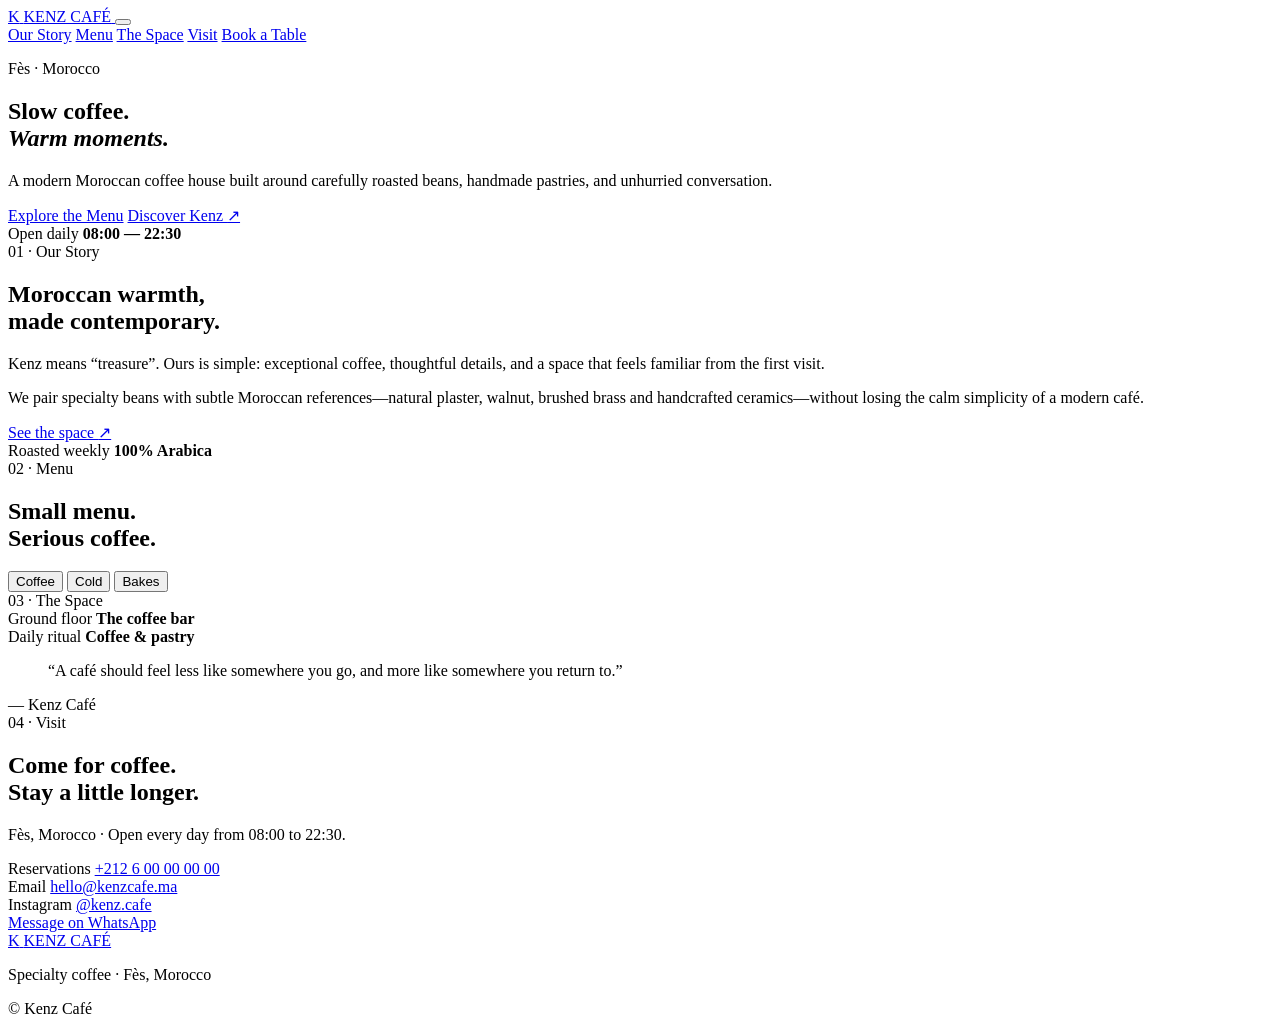
==== index.html @ 4b539c03 "Add Kenz Café HTML structure" ====
<!DOCTYPE html>
<html lang="en">
<head>
  <meta charset="UTF-8" />
  <meta name="viewport" content="width=device-width, initial-scale=1.0" />
  <meta name="description" content="Kenz Café — a modern Moroccan specialty coffee house. Handmade coffee, warm interiors, and slow moments." />
  <title>Kenz Café — Specialty Coffee House</title>
  <link rel="preconnect" href="https://fonts.googleapis.com">
  <link rel="preconnect" href="https://fonts.gstatic.com" crossorigin>
  <link href="https://fonts.googleapis.com/css2?family=DM+Sans:wght@400;500;600&family=Playfair+Display:ital,wght@0,600;1,500&display=swap" rel="stylesheet">
  <link rel="stylesheet" href="styles.css" />
</head>
<body>
  <header class="site-header" id="siteHeader">
    <a class="brand" href="#home" aria-label="Kenz Café home">
      <span class="brand-mark">K</span>
      <span class="brand-name">KENZ CAFÉ</span>
    </a>

    <button class="menu-toggle" id="menuToggle" aria-expanded="false" aria-controls="mainNav" aria-label="Open navigation">
      <span></span><span></span>
    </button>

    <nav class="main-nav" id="mainNav" aria-label="Main navigation">
      <a href="#story">Our Story</a>
      <a href="#menu">Menu</a>
      <a href="#space">The Space</a>
      <a href="#contact">Visit</a>
      <a class="nav-cta" href="#contact">Book a Table</a>
    </nav>
  </header>

  <main>
    <section class="hero" id="home">
      <div class="hero-media" role="img" aria-label="Fresh specialty coffee"></div>
      <div class="hero-overlay"></div>

      <div class="hero-content">
        <p class="eyebrow">Fès · Morocco</p>
        <h1>Slow coffee.<br><em>Warm moments.</em></h1>
        <p class="hero-copy">
          A modern Moroccan coffee house built around carefully roasted beans,
          handmade pastries, and unhurried conversation.
        </p>
        <div class="hero-actions">
          <a class="btn btn-light" href="#menu">Explore the Menu</a>
          <a class="text-link light" href="#story">Discover Kenz <span>↗</span></a>
        </div>
      </div>

      <div class="hero-note">
        <span>Open daily</span>
        <strong>08:00 — 22:30</strong>
      </div>
    </section>

    <section class="story section" id="story">
      <div class="section-kicker">01 · Our Story</div>
      <div class="story-grid">
        <div>
          <h2>Moroccan warmth,<br>made contemporary.</h2>
        </div>
        <div class="story-copy">
          <p>
            Kenz means “treasure”. Ours is simple: exceptional coffee,
            thoughtful details, and a space that feels familiar from the first visit.
          </p>
          <p>
            We pair specialty beans with subtle Moroccan references—natural plaster,
            walnut, brushed brass and handcrafted ceramics—without losing the calm
            simplicity of a modern café.
          </p>
          <a class="text-link" href="#space">See the space <span>↗</span></a>
        </div>
      </div>
    </section>

    <section class="feature-image" aria-label="Kenz Café atmosphere">
      <div class="feature-badge">
        <span>Roasted weekly</span>
        <strong>100% Arabica</strong>
      </div>
    </section>

    <section class="menu-section section" id="menu">
      <div class="menu-heading">
        <div>
          <div class="section-kicker">02 · Menu</div>
          <h2>Small menu.<br>Serious coffee.</h2>
        </div>
        <div class="menu-tabs" role="tablist" aria-label="Menu categories">
          <button class="tab active" data-category="coffee" role="tab" aria-selected="true">Coffee</button>
          <button class="tab" data-category="cold" role="tab" aria-selected="false">Cold</button>
          <button class="tab" data-category="bakes" role="tab" aria-selected="false">Bakes</button>
        </div>
      </div>

      <div class="menu-list" id="menuList" aria-live="polite"></div>
    </section>

    <section class="space section" id="space">
      <div class="section-kicker">03 · The Space</div>
      <div class="space-grid">
        <article class="space-card space-card-large">
          <div class="space-image space-image-one" role="img" aria-label="Warm café interior"></div>
          <div class="space-caption">
            <span>Ground floor</span>
            <strong>The coffee bar</strong>
          </div>
        </article>

        <article class="space-card">
          <div class="space-image space-image-two" role="img" aria-label="Coffee and pastry on a table"></div>
          <div class="space-caption">
            <span>Daily ritual</span>
            <strong>Coffee & pastry</strong>
          </div>
        </article>
      </div>
    </section>

    <section class="quote-section section">
      <blockquote>
        “A café should feel less like somewhere you go,
        and more like somewhere you return to.”
      </blockquote>
      <span>— Kenz Café</span>
    </section>

    <section class="contact section" id="contact">
      <div class="contact-copy">
        <div class="section-kicker">04 · Visit</div>
        <h2>Come for coffee.<br>Stay a little longer.</h2>
        <p>Fès, Morocco · Open every day from 08:00 to 22:30.</p>
      </div>

      <div class="contact-card">
        <div class="contact-row">
          <span>Reservations</span>
          <a href="tel:+212600000000">+212 6 00 00 00 00</a>
        </div>
        <div class="contact-row">
          <span>Email</span>
          <a href="mailto:hello@kenzcafe.ma">hello@kenzcafe.ma</a>
        </div>
        <div class="contact-row">
          <span>Instagram</span>
          <a href="#" aria-label="Kenz Café Instagram">@kenz.cafe</a>
        </div>
        <a class="btn btn-dark" href="https://wa.me/212600000000" target="_blank" rel="noopener noreferrer">Message on WhatsApp</a>
      </div>
    </section>
  </main>

  <footer>
    <a class="brand footer-brand" href="#home">
      <span class="brand-mark">K</span>
      <span class="brand-name">KENZ CAFÉ</span>
    </a>
    <p>Specialty coffee · Fès, Morocco</p>
    <p>© <span id="year"></span> Kenz Café</p>
  </footer>

  <script src="script.js"></script>
</body>
</html>
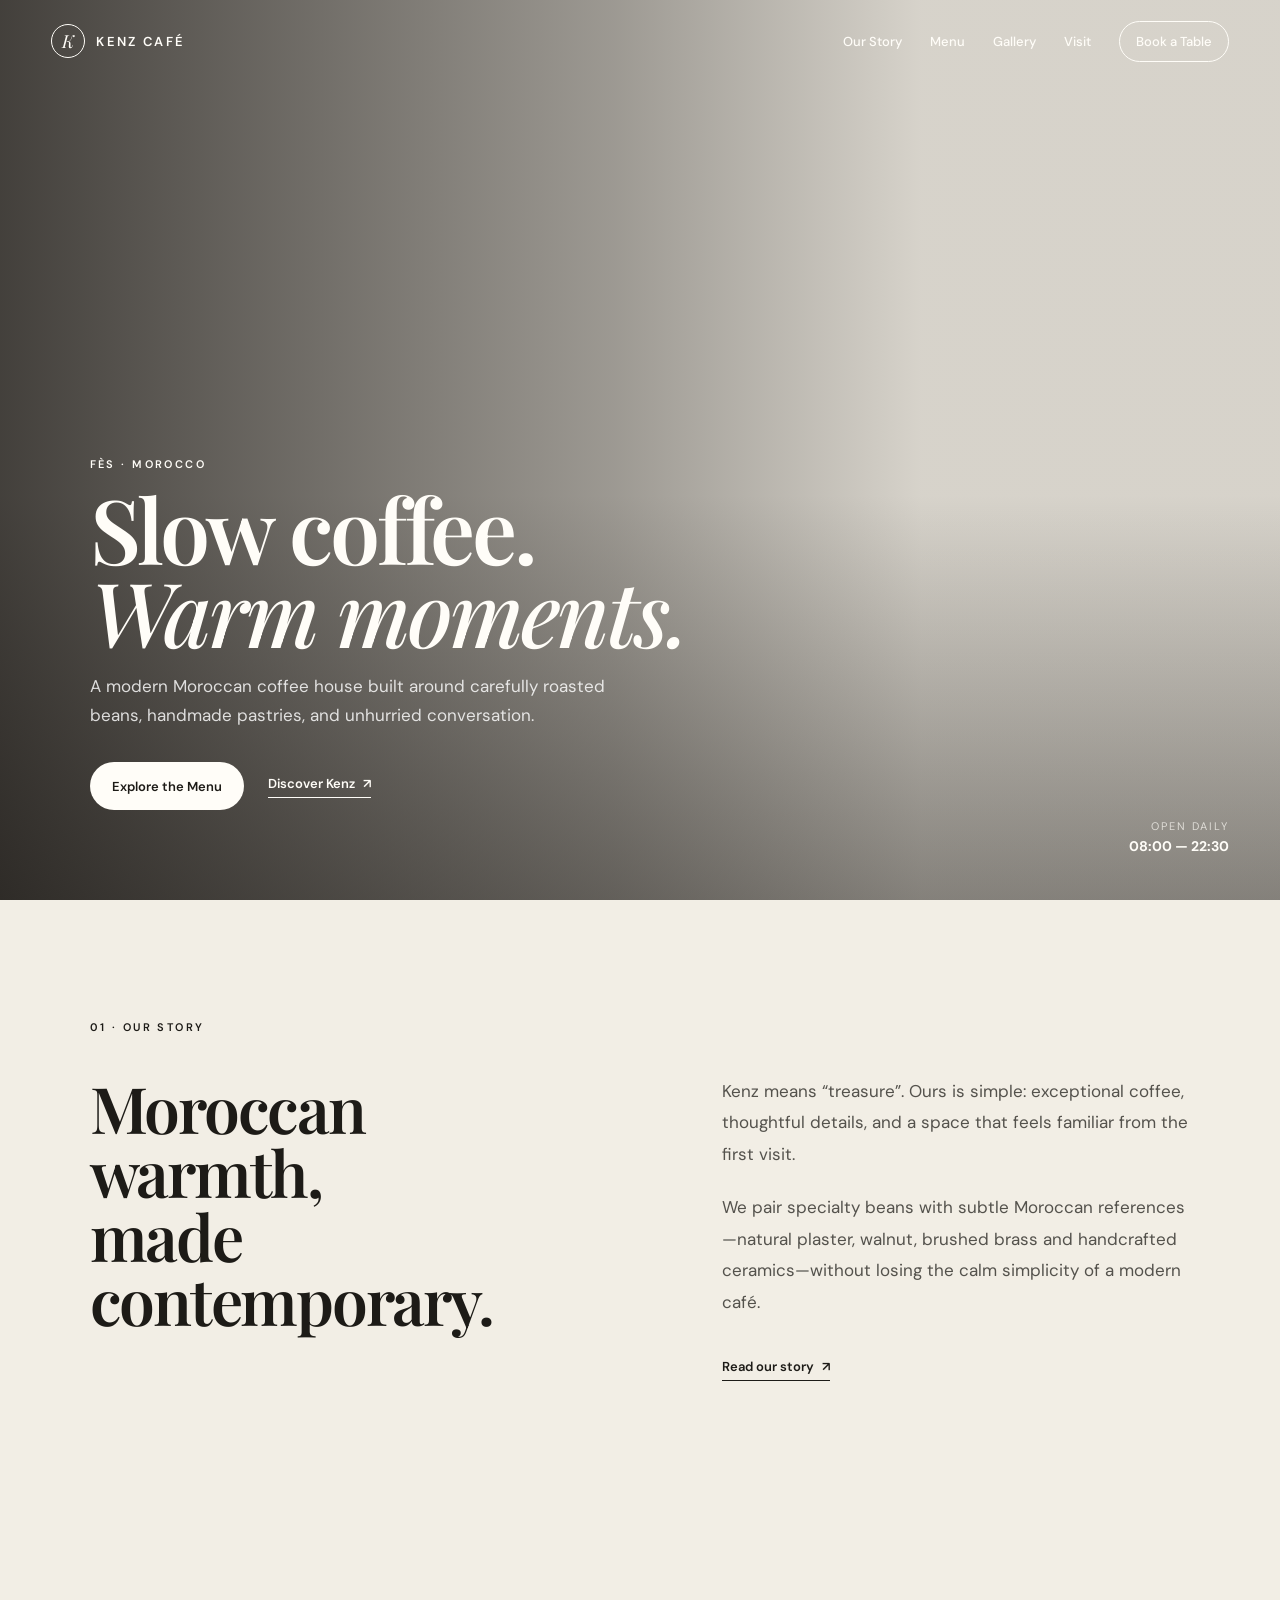
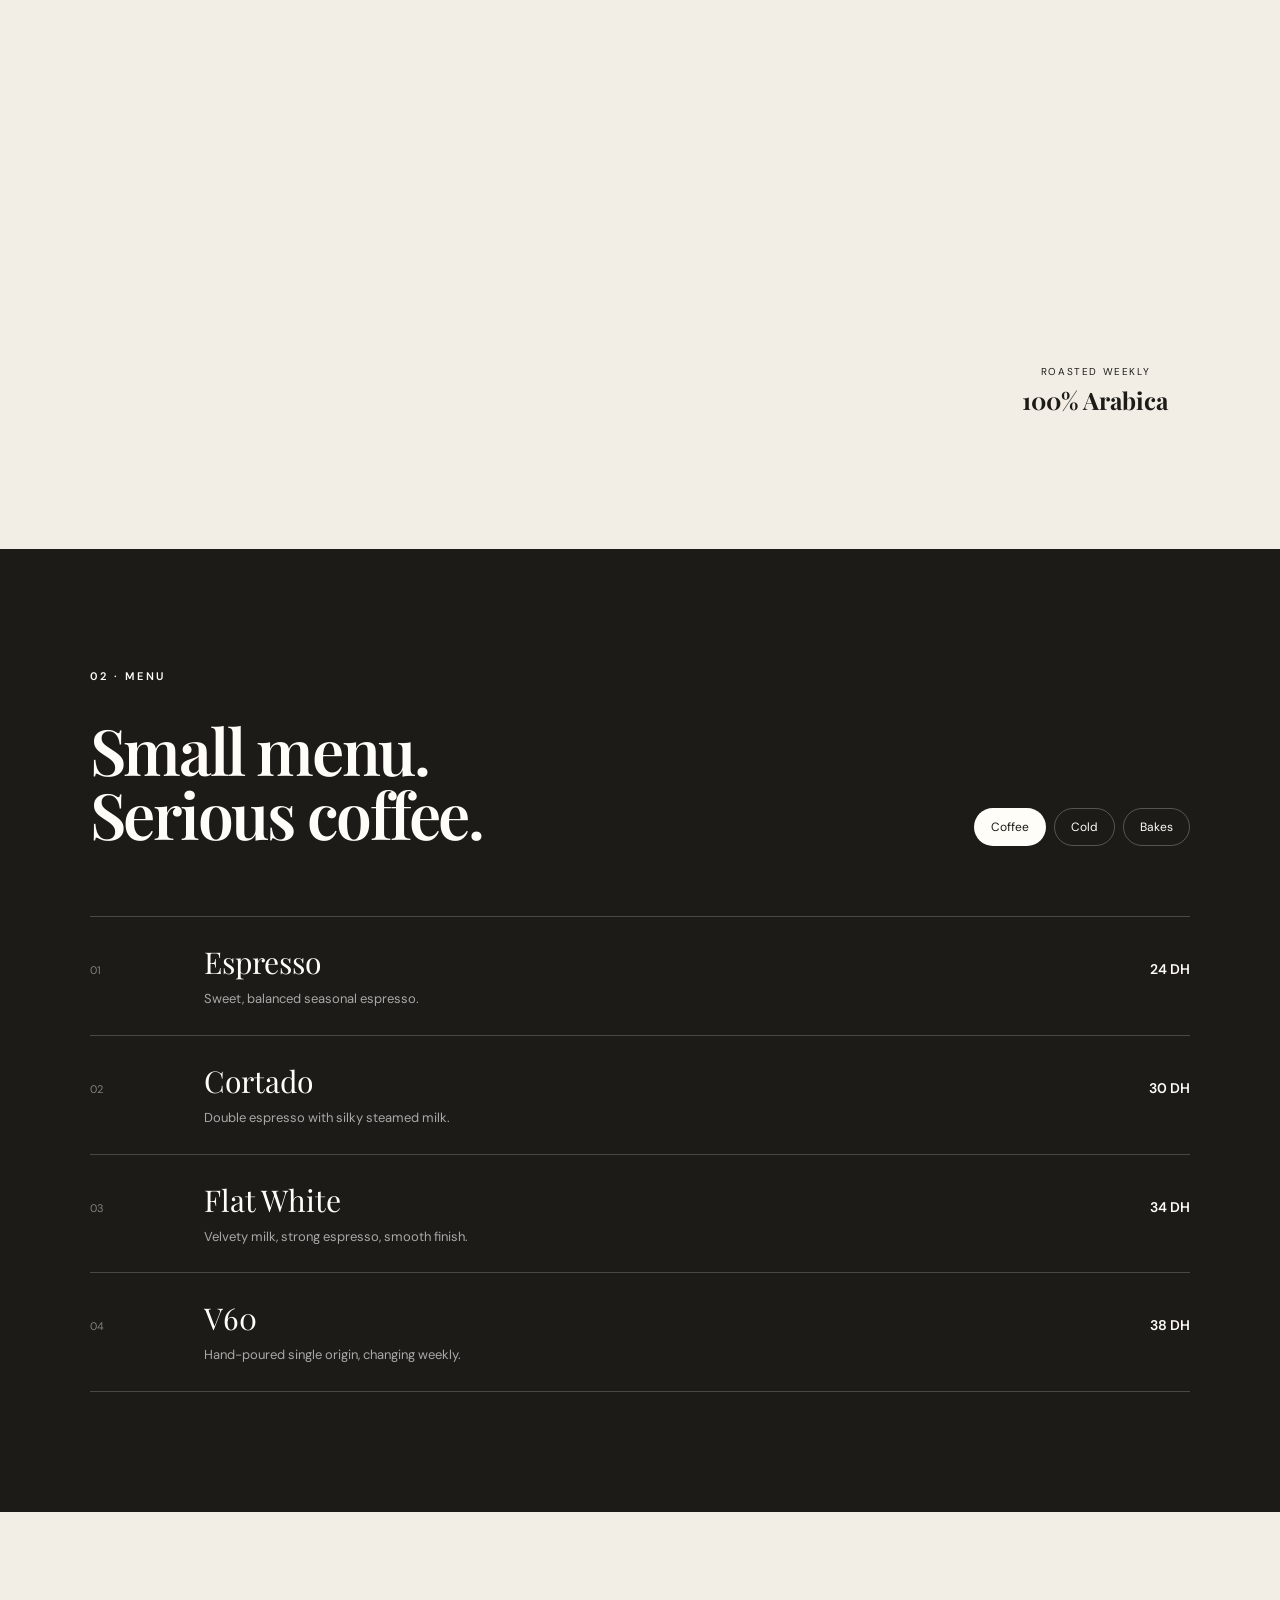
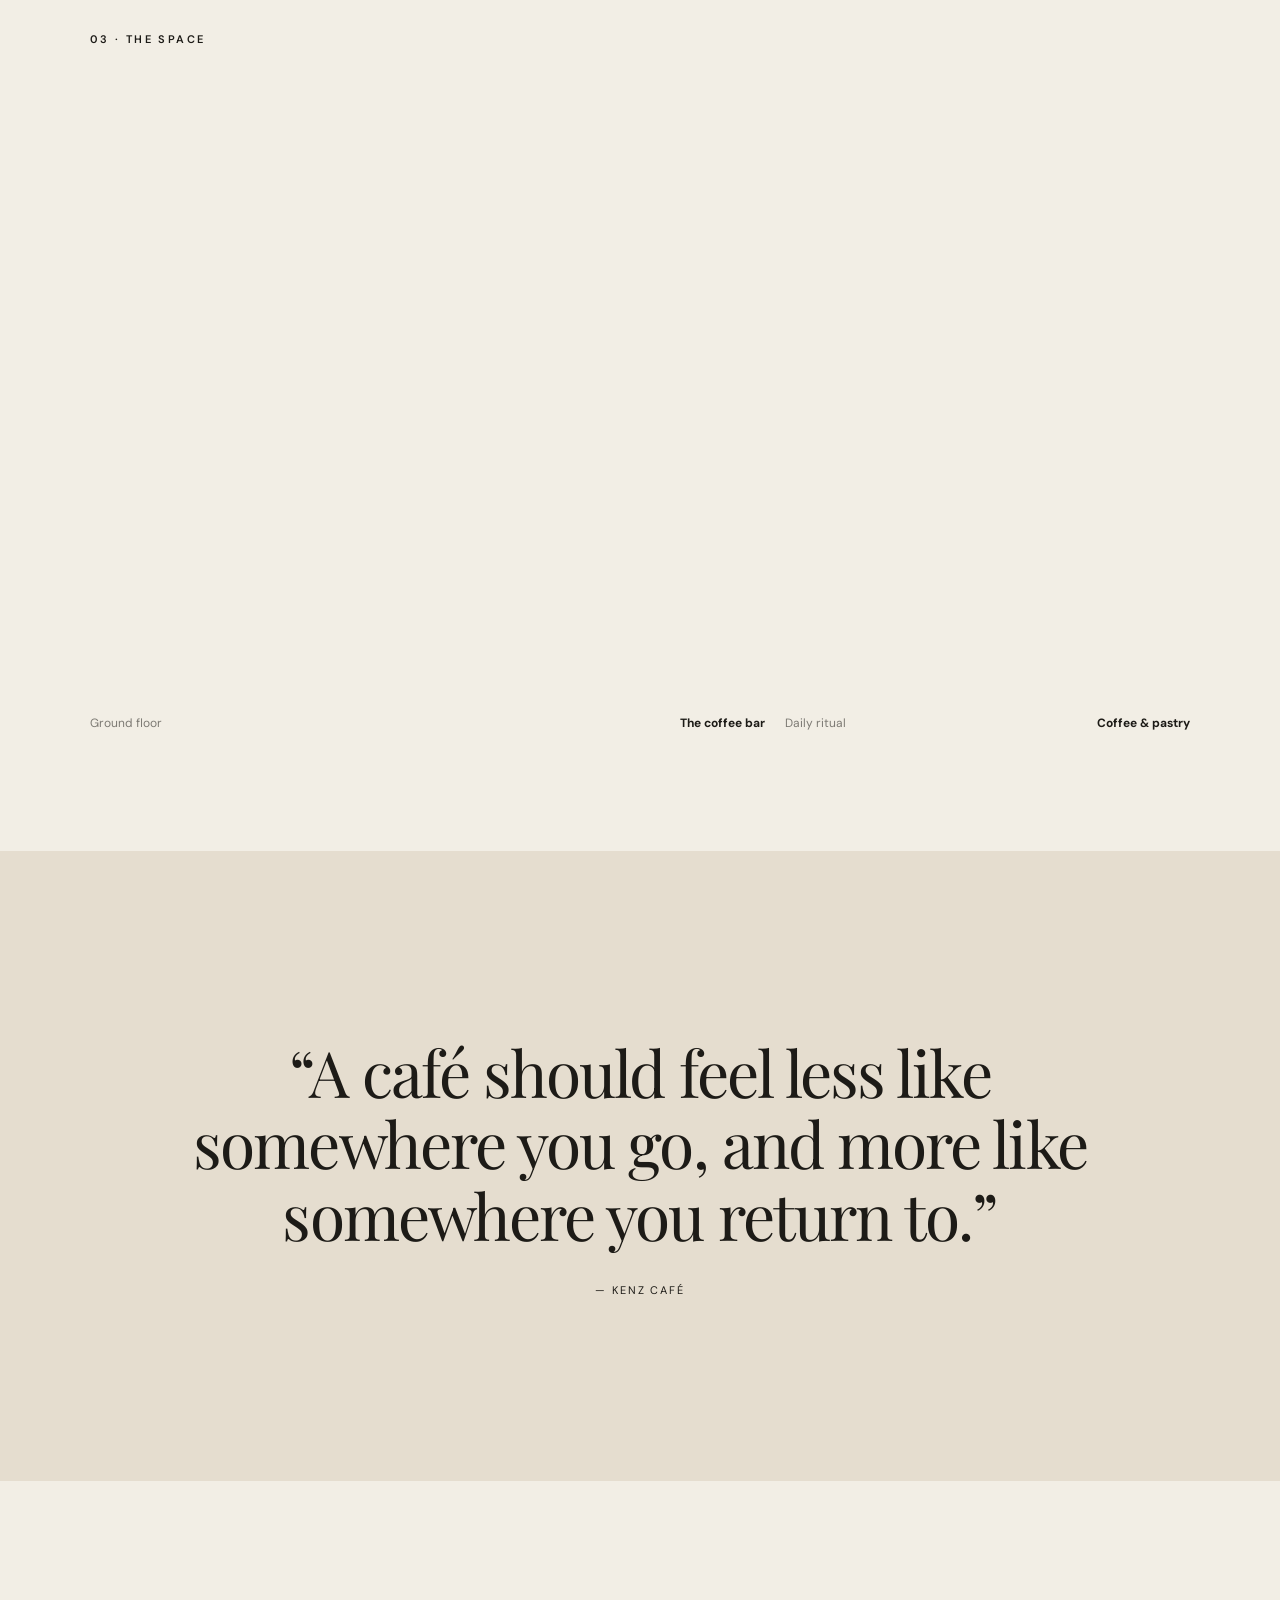
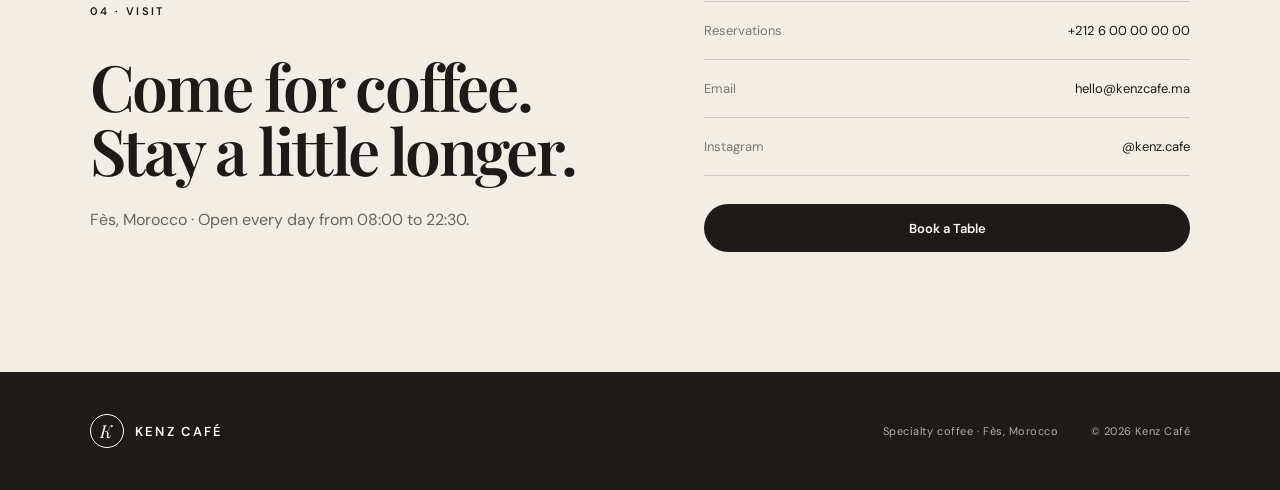
==== commit 74295da0: "Connect homepage navigation to the new multi-page site" ====
--- a/index.html
+++ b/index.html
@@ -12,7 +12,7 @@
 </head>
 <body>
   <header class="site-header" id="siteHeader">
-    <a class="brand" href="#home" aria-label="Kenz Café home">
+    <a class="brand" href="index.html" aria-label="Kenz Café home">
       <span class="brand-mark">K</span>
       <span class="brand-name">KENZ CAFÉ</span>
     </a>
@@ -22,11 +22,11 @@
     </button>
 
     <nav class="main-nav" id="mainNav" aria-label="Main navigation">
-      <a href="#story">Our Story</a>
-      <a href="#menu">Menu</a>
-      <a href="#space">The Space</a>
-      <a href="#contact">Visit</a>
-      <a class="nav-cta" href="#contact">Book a Table</a>
+      <a href="about.html">Our Story</a>
+      <a href="menu.html">Menu</a>
+      <a href="gallery.html">Gallery</a>
+      <a href="contact.html">Visit</a>
+      <a class="nav-cta" href="contact.html#booking">Book a Table</a>
     </nav>
   </header>
 
@@ -43,8 +43,8 @@
           handmade pastries, and unhurried conversation.
         </p>
         <div class="hero-actions">
-          <a class="btn btn-light" href="#menu">Explore the Menu</a>
-          <a class="text-link light" href="#story">Discover Kenz <span>↗</span></a>
+          <a class="btn btn-light" href="menu.html">Explore the Menu</a>
+          <a class="text-link light" href="about.html">Discover Kenz <span>↗</span></a>
         </div>
       </div>
 
@@ -70,7 +70,7 @@
             walnut, brushed brass and handcrafted ceramics—without losing the calm
             simplicity of a modern café.
           </p>
-          <a class="text-link" href="#space">See the space <span>↗</span></a>
+          <a class="text-link" href="about.html">Read our story <span>↗</span></a>
         </div>
       </div>
     </section>
@@ -147,13 +147,13 @@
           <span>Instagram</span>
           <a href="#" aria-label="Kenz Café Instagram">@kenz.cafe</a>
         </div>
-        <a class="btn btn-dark" href="https://wa.me/212600000000" target="_blank" rel="noopener noreferrer">Message on WhatsApp</a>
+        <a class="btn btn-dark" href="contact.html#booking">Book a Table</a>
       </div>
     </section>
   </main>
 
   <footer>
-    <a class="brand footer-brand" href="#home">
+    <a class="brand footer-brand" href="index.html">
       <span class="brand-mark">K</span>
       <span class="brand-name">KENZ CAFÉ</span>
     </a>
--- a/styles.css
+++ b/styles.css
@@ -0,0 +1,697 @@
+:root {
+  --ink: #1d1b17;
+  --paper: #f2eee5;
+  --paper-2: #e5ddcf;
+  --sand: #c6a77a;
+  --brown: #6e4e35;
+  --olive: #5d6650;
+  --white: #fffdf8;
+  --line: rgba(29, 27, 23, 0.18);
+  --serif: "Playfair Display", Georgia, serif;
+  --sans: "DM Sans", Arial, sans-serif;
+}
+
+* {
+  box-sizing: border-box;
+}
+
+html {
+  scroll-behavior: smooth;
+}
+
+body {
+  margin: 0;
+  color: var(--ink);
+  background: var(--paper);
+  font-family: var(--sans);
+}
+
+img {
+  max-width: 100%;
+}
+
+a {
+  color: inherit;
+}
+
+button,
+a {
+  -webkit-tap-highlight-color: transparent;
+}
+
+.site-header {
+  position: fixed;
+  z-index: 30;
+  top: 0;
+  left: 0;
+  width: 100%;
+  min-height: 82px;
+  padding: 0 4vw;
+  display: flex;
+  align-items: center;
+  justify-content: space-between;
+  color: var(--white);
+  transition: background .35s ease, color .35s ease, min-height .35s ease, box-shadow .35s ease;
+}
+
+.site-header.scrolled {
+  color: var(--ink);
+  background: rgba(242, 238, 229, .93);
+  backdrop-filter: blur(14px);
+  min-height: 68px;
+  box-shadow: 0 1px 0 var(--line);
+}
+
+.brand {
+  display: inline-flex;
+  align-items: center;
+  gap: 11px;
+  text-decoration: none;
+}
+
+.brand-mark {
+  width: 34px;
+  height: 34px;
+  border: 1px solid currentColor;
+  border-radius: 50%;
+  display: grid;
+  place-items: center;
+  font-family: var(--serif);
+  font-style: italic;
+  font-size: 18px;
+}
+
+.brand-name {
+  font-size: 13px;
+  font-weight: 600;
+  letter-spacing: .18em;
+}
+
+.main-nav {
+  display: flex;
+  align-items: center;
+  gap: 28px;
+}
+
+.main-nav a {
+  text-decoration: none;
+  font-size: 13px;
+  font-weight: 500;
+}
+
+.nav-cta {
+  border: 1px solid currentColor;
+  padding: 11px 16px;
+  border-radius: 999px;
+}
+
+.menu-toggle {
+  display: none;
+}
+
+.hero {
+  position: relative;
+  min-height: 100svh;
+  color: var(--white);
+  display: grid;
+  align-items: end;
+  overflow: hidden;
+}
+
+.hero-media,
+.hero-overlay {
+  position: absolute;
+  inset: 0;
+}
+
+.hero-media {
+  background:
+    url("https://images.unsplash.com/photo-1495474472287-4d71bcdd2085?auto=format&fit=crop&w=2200&q=88")
+    center 55% / cover no-repeat;
+  transform: scale(1.02);
+}
+
+.hero-overlay {
+  background:
+    linear-gradient(90deg, rgba(18,15,12,.78) 0%, rgba(18,15,12,.38) 48%, rgba(18,15,12,.12) 72%),
+    linear-gradient(0deg, rgba(18,15,12,.42), transparent 45%);
+}
+
+.hero-content {
+  position: relative;
+  z-index: 2;
+  width: min(780px, 82vw);
+  padding: 0 0 10vh 7vw;
+}
+
+.eyebrow,
+.section-kicker {
+  font-size: 11px;
+  text-transform: uppercase;
+  letter-spacing: .22em;
+  font-weight: 600;
+}
+
+.hero h1,
+.section h2 {
+  font-family: var(--serif);
+  font-weight: 600;
+  letter-spacing: -.035em;
+}
+
+.hero h1 {
+  margin: 16px 0 20px;
+  font-size: clamp(58px, 7vw, 108px);
+  line-height: .92;
+}
+
+.hero h1 em {
+  font-weight: 500;
+}
+
+.hero-copy {
+  max-width: 560px;
+  font-size: 17px;
+  line-height: 1.7;
+  color: rgba(255,255,255,.82);
+}
+
+.hero-actions {
+  margin-top: 32px;
+  display: flex;
+  align-items: center;
+  gap: 24px;
+}
+
+.btn {
+  display: inline-flex;
+  justify-content: center;
+  align-items: center;
+  min-height: 48px;
+  padding: 0 22px;
+  border-radius: 999px;
+  text-decoration: none;
+  font-size: 13px;
+  font-weight: 600;
+}
+
+.btn-light {
+  background: var(--white);
+  color: var(--ink);
+}
+
+.btn-dark {
+  background: var(--ink);
+  color: var(--white);
+}
+
+.text-link {
+  display: inline-flex;
+  align-items: center;
+  gap: 8px;
+  text-decoration: none;
+  font-size: 13px;
+  font-weight: 600;
+  padding-bottom: 5px;
+  border-bottom: 1px solid currentColor;
+}
+
+.text-link span {
+  transition: transform .2s ease;
+}
+
+.text-link:hover span {
+  transform: translate(3px, -3px);
+}
+
+.light {
+  color: var(--white);
+}
+
+.hero-note {
+  position: absolute;
+  z-index: 2;
+  right: 4vw;
+  bottom: 5vh;
+  text-align: right;
+  display: grid;
+  gap: 4px;
+}
+
+.hero-note span {
+  font-size: 11px;
+  text-transform: uppercase;
+  letter-spacing: .18em;
+  opacity: .7;
+}
+
+.hero-note strong {
+  font-size: 14px;
+}
+
+.section {
+  padding: 120px 7vw;
+}
+
+.story-grid {
+  margin-top: 42px;
+  display: grid;
+  grid-template-columns: 1.05fr .95fr;
+  gap: 9vw;
+  align-items: start;
+}
+
+.section h2 {
+  margin: 0;
+  font-size: clamp(44px, 5vw, 78px);
+  line-height: 1;
+}
+
+.story-copy {
+  max-width: 580px;
+}
+
+.story-copy p {
+  margin: 0 0 22px;
+  font-size: 17px;
+  line-height: 1.85;
+  color: rgba(29,27,23,.74);
+}
+
+.story-copy .text-link {
+  margin-top: 18px;
+}
+
+.feature-image {
+  position: relative;
+  min-height: 72vh;
+  margin: 0 2vw;
+  background:
+    url("https://images.unsplash.com/photo-1501339847302-ac426a4a7cbb?auto=format&fit=crop&w=2200&q=88")
+    center / cover no-repeat;
+}
+
+.feature-badge {
+  position: absolute;
+  right: 5vw;
+  bottom: 5vw;
+  width: 190px;
+  aspect-ratio: 1;
+  background: var(--paper);
+  border-radius: 50%;
+  display: grid;
+  place-content: center;
+  text-align: center;
+  gap: 6px;
+}
+
+.feature-badge span {
+  font-size: 10px;
+  text-transform: uppercase;
+  letter-spacing: .16em;
+}
+
+.feature-badge strong {
+  font-family: var(--serif);
+  font-size: 24px;
+}
+
+.menu-section {
+  background: var(--ink);
+  color: var(--white);
+}
+
+.menu-heading {
+  display: flex;
+  justify-content: space-between;
+  align-items: end;
+  gap: 40px;
+}
+
+.menu-heading h2 {
+  margin-top: 35px;
+}
+
+.menu-tabs {
+  display: flex;
+  gap: 8px;
+  flex-wrap: wrap;
+}
+
+.tab {
+  border: 1px solid rgba(255,255,255,.25);
+  color: var(--white);
+  background: transparent;
+  padding: 10px 16px;
+  border-radius: 999px;
+  cursor: pointer;
+  font: inherit;
+  font-size: 12px;
+}
+
+.tab.active {
+  color: var(--ink);
+  background: var(--white);
+}
+
+.menu-list {
+  margin-top: 70px;
+  border-top: 1px solid rgba(255,255,255,.2);
+}
+
+.menu-item {
+  display: grid;
+  grid-template-columns: 90px 1fr auto;
+  gap: 24px;
+  align-items: baseline;
+  padding: 25px 0;
+  border-bottom: 1px solid rgba(255,255,255,.2);
+  opacity: 0;
+  transform: translateY(8px);
+  animation: menuItemIn .35s ease forwards;
+}
+
+.menu-item-index {
+  font-size: 11px;
+  opacity: .45;
+}
+
+.menu-item-name {
+  font-family: var(--serif);
+  font-size: 30px;
+}
+
+.menu-item-desc {
+  margin-top: 7px;
+  max-width: 520px;
+  font-size: 13px;
+  line-height: 1.6;
+  color: rgba(255,255,255,.62);
+}
+
+.menu-item-price {
+  font-size: 14px;
+  font-weight: 600;
+}
+
+@keyframes menuItemIn {
+  to { opacity: 1; transform: translateY(0); }
+}
+
+.space-grid {
+  margin-top: 44px;
+  display: grid;
+  grid-template-columns: 1.25fr .75fr;
+  gap: 20px;
+  align-items: end;
+}
+
+.space-card {
+  margin: 0;
+}
+
+.space-card-large .space-image {
+  min-height: 68vh;
+}
+
+.space-card:not(.space-card-large) .space-image {
+  min-height: 47vh;
+}
+
+.space-image {
+  background-size: cover;
+  background-position: center;
+}
+
+.space-image-one {
+  background-image: url("https://images.unsplash.com/photo-1442512595331-e89e73853f31?auto=format&fit=crop&w=1800&q=86");
+}
+
+.space-image-two {
+  background-image: url("https://images.unsplash.com/photo-1511081692775-05d0f180a065?auto=format&fit=crop&w=1400&q=86");
+}
+
+.space-caption {
+  padding-top: 13px;
+  display: flex;
+  justify-content: space-between;
+  gap: 20px;
+  font-size: 12px;
+}
+
+.space-caption span {
+  opacity: .55;
+}
+
+.quote-section {
+  min-height: 70vh;
+  background: var(--paper-2);
+  display: grid;
+  place-content: center;
+  text-align: center;
+}
+
+.quote-section blockquote {
+  width: min(980px, 84vw);
+  margin: 0 auto 32px;
+  font-family: var(--serif);
+  font-size: clamp(38px, 5vw, 72px);
+  line-height: 1.12;
+  letter-spacing: -.03em;
+}
+
+.quote-section > span {
+  font-size: 11px;
+  text-transform: uppercase;
+  letter-spacing: .18em;
+}
+
+.contact {
+  display: grid;
+  grid-template-columns: 1fr 1fr;
+  gap: 10vw;
+  align-items: center;
+}
+
+.contact h2 {
+  margin: 36px 0 24px;
+}
+
+.contact-copy p {
+  max-width: 440px;
+  line-height: 1.7;
+  color: rgba(29,27,23,.65);
+}
+
+.contact-card {
+  border-top: 1px solid var(--line);
+}
+
+.contact-row {
+  padding: 20px 0;
+  border-bottom: 1px solid var(--line);
+  display: flex;
+  justify-content: space-between;
+  gap: 24px;
+  font-size: 13px;
+}
+
+.contact-row span {
+  opacity: .55;
+}
+
+.contact-row a {
+  text-decoration: none;
+}
+
+.contact-card .btn {
+  margin-top: 28px;
+  width: 100%;
+}
+
+footer {
+  padding: 42px 7vw;
+  background: var(--ink);
+  color: var(--white);
+  display: grid;
+  grid-template-columns: 1fr auto auto;
+  gap: 32px;
+  align-items: center;
+  font-size: 11px;
+  letter-spacing: .05em;
+}
+
+footer p {
+  margin: 0;
+  opacity: .65;
+}
+
+@media (max-width: 900px) {
+  .site-header {
+    min-height: 70px;
+  }
+
+  .menu-toggle {
+    display: grid;
+    place-content: center;
+    width: 42px;
+    height: 42px;
+    border: 0;
+    padding: 0;
+    background: transparent;
+    color: inherit;
+    cursor: pointer;
+    z-index: 32;
+  }
+
+  .menu-toggle span {
+    width: 24px;
+    height: 1px;
+    background: currentColor;
+    margin: 4px 0;
+    transition: transform .25s ease;
+  }
+
+  .menu-toggle.open span:first-child {
+    transform: translateY(4.5px) rotate(45deg);
+  }
+
+  .menu-toggle.open span:last-child {
+    transform: translateY(-4.5px) rotate(-45deg);
+  }
+
+  .main-nav {
+    position: fixed;
+    inset: 0;
+    background: var(--paper);
+    color: var(--ink);
+    flex-direction: column;
+    justify-content: center;
+    align-items: flex-start;
+    padding: 12vw;
+    gap: 26px;
+    transform: translateX(100%);
+    transition: transform .32s ease;
+  }
+
+  .main-nav.open {
+    transform: translateX(0);
+  }
+
+  .main-nav a {
+    font-family: var(--serif);
+    font-size: 34px;
+  }
+
+  .nav-cta {
+    font-family: var(--sans) !important;
+    font-size: 13px !important;
+  }
+
+  .hero-content {
+    width: 88vw;
+    padding: 0 6vw 11vh;
+  }
+
+  .hero-note {
+    display: none;
+  }
+
+  .section {
+    padding: 90px 6vw;
+  }
+
+  .story-grid,
+  .contact {
+    grid-template-columns: 1fr;
+    gap: 48px;
+  }
+
+  .menu-heading {
+    display: grid;
+    align-items: start;
+  }
+
+  .menu-tabs {
+    margin-top: 10px;
+  }
+
+  .space-grid {
+    grid-template-columns: 1fr;
+  }
+
+  .space-card-large .space-image,
+  .space-card:not(.space-card-large) .space-image {
+    min-height: 60vh;
+  }
+
+  footer {
+    grid-template-columns: 1fr;
+  }
+}
+
+@media (max-width: 560px) {
+  .hero h1 {
+    font-size: 54px;
+  }
+
+  .hero-copy {
+    font-size: 15px;
+  }
+
+  .hero-actions {
+    align-items: flex-start;
+    flex-direction: column;
+  }
+
+  .section {
+    padding: 76px 6vw;
+  }
+
+  .menu-item {
+    grid-template-columns: 36px 1fr auto;
+    gap: 12px;
+  }
+
+  .menu-item-name {
+    font-size: 24px;
+  }
+
+  .menu-item-desc {
+    padding-right: 8px;
+  }
+
+  .feature-image {
+    min-height: 62vh;
+    margin: 0;
+  }
+
+  .feature-badge {
+    width: 145px;
+    right: 24px;
+    bottom: 24px;
+  }
+
+  .feature-badge strong {
+    font-size: 19px;
+  }
+
+  .contact-row {
+    flex-direction: column;
+    gap: 7px;
+  }
+}
+
+@media (prefers-reduced-motion: reduce) {
+  html {
+    scroll-behavior: auto;
+  }
+
+  *,
+  *::before,
+  *::after {
+    animation-duration: .01ms !important;
+    animation-iteration-count: 1 !important;
+    transition-duration: .01ms !important;
+  }
+}
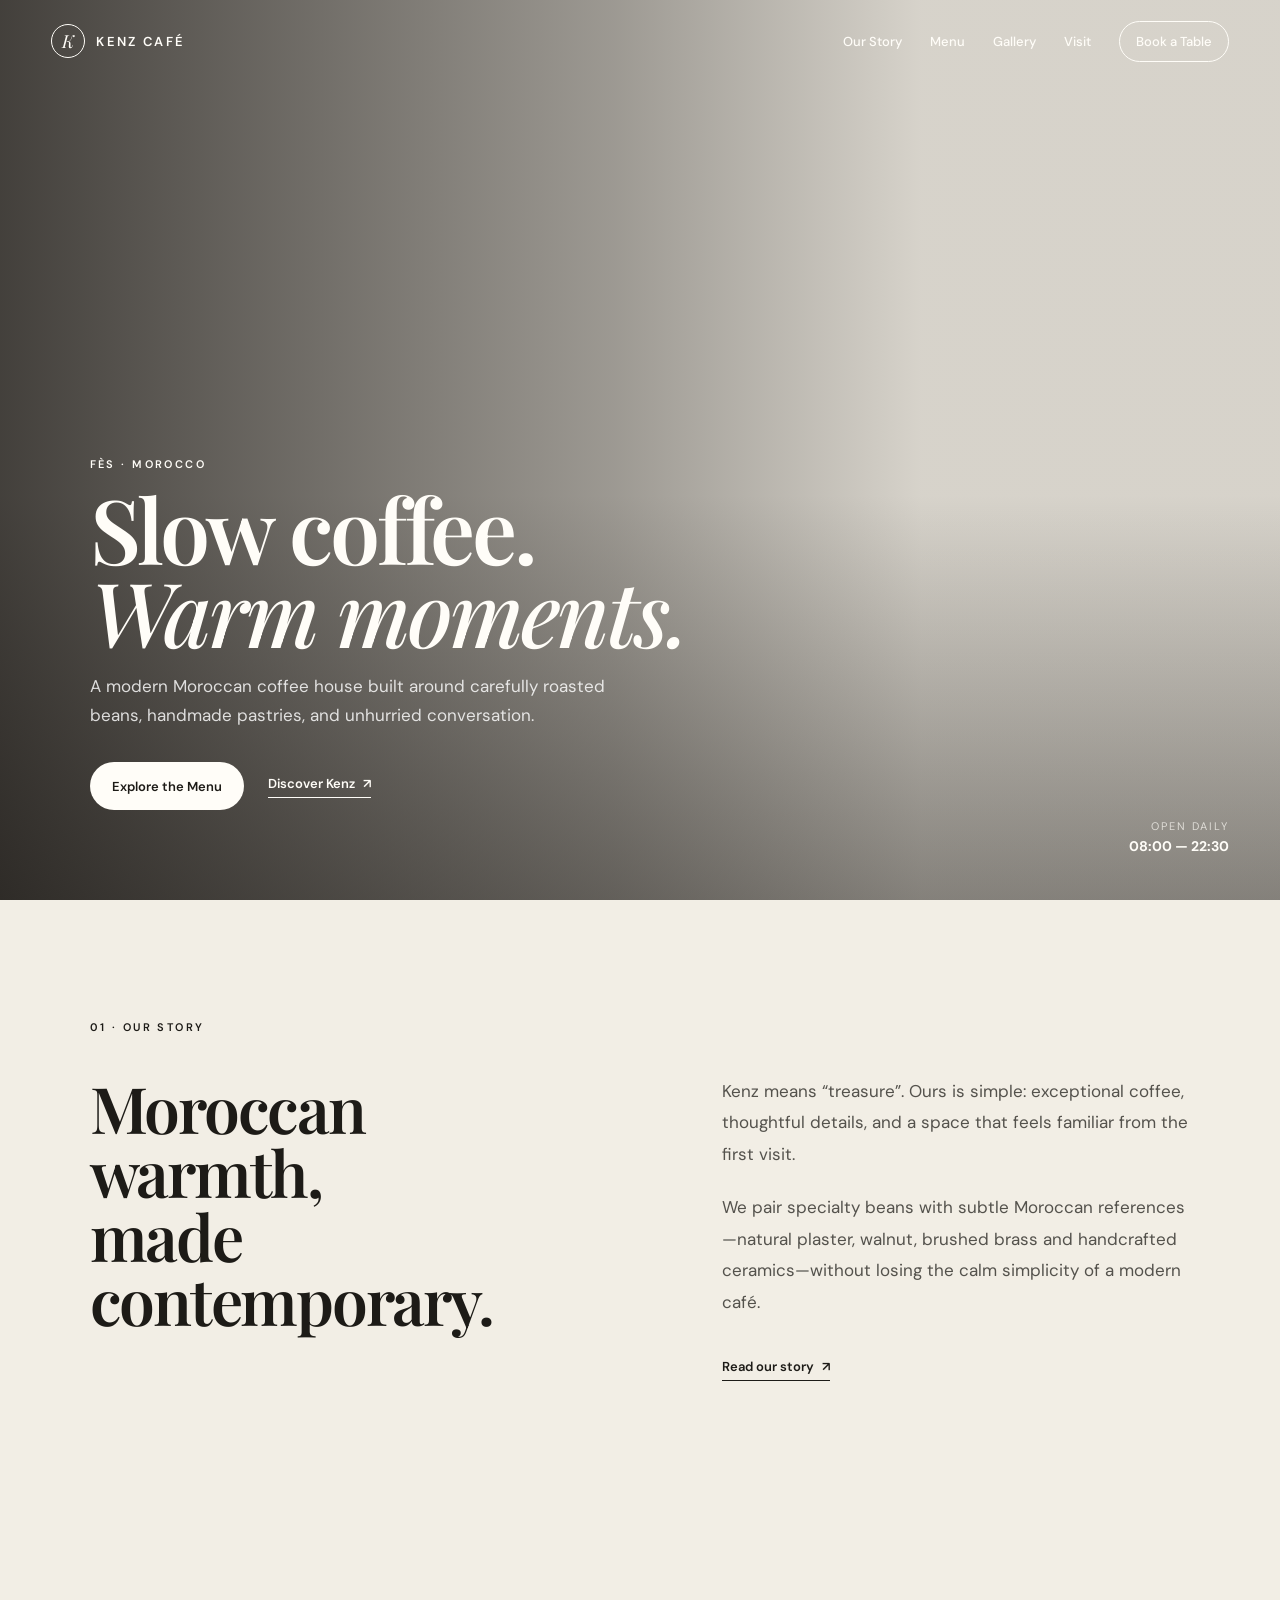
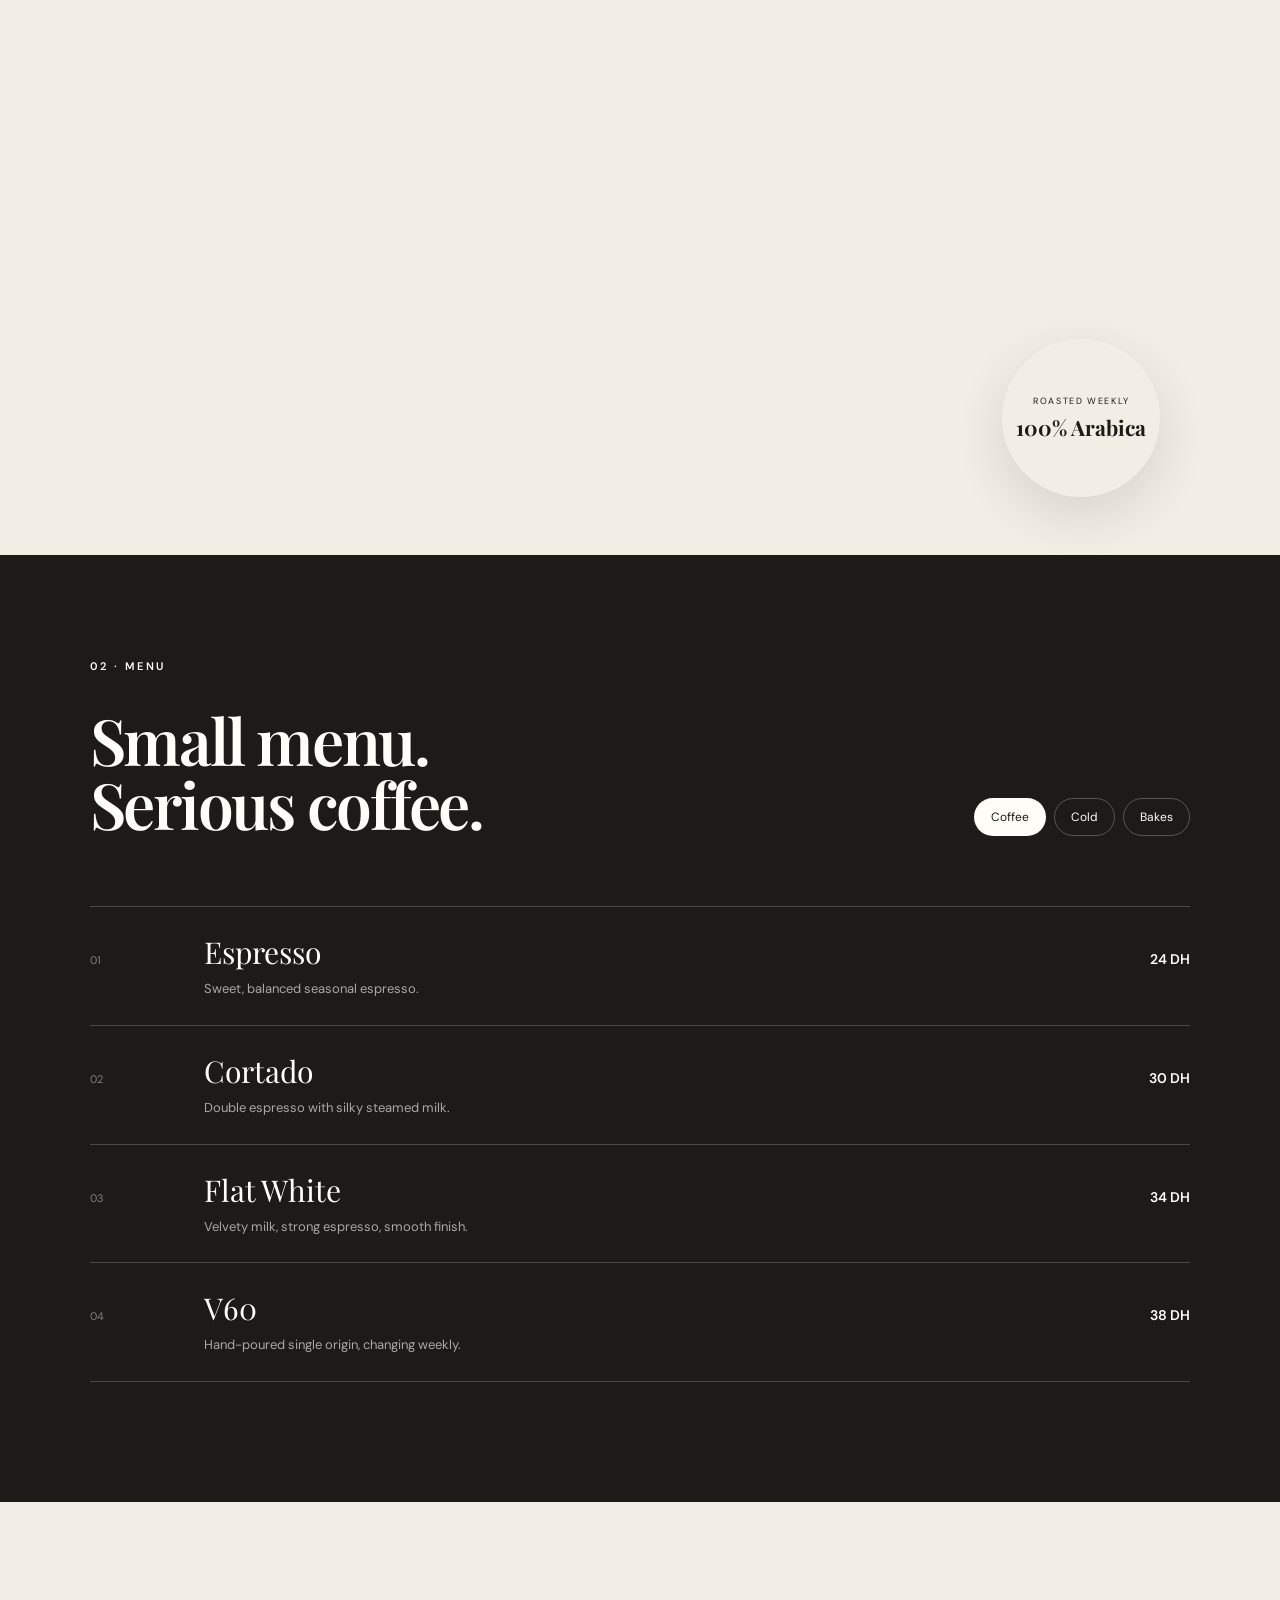
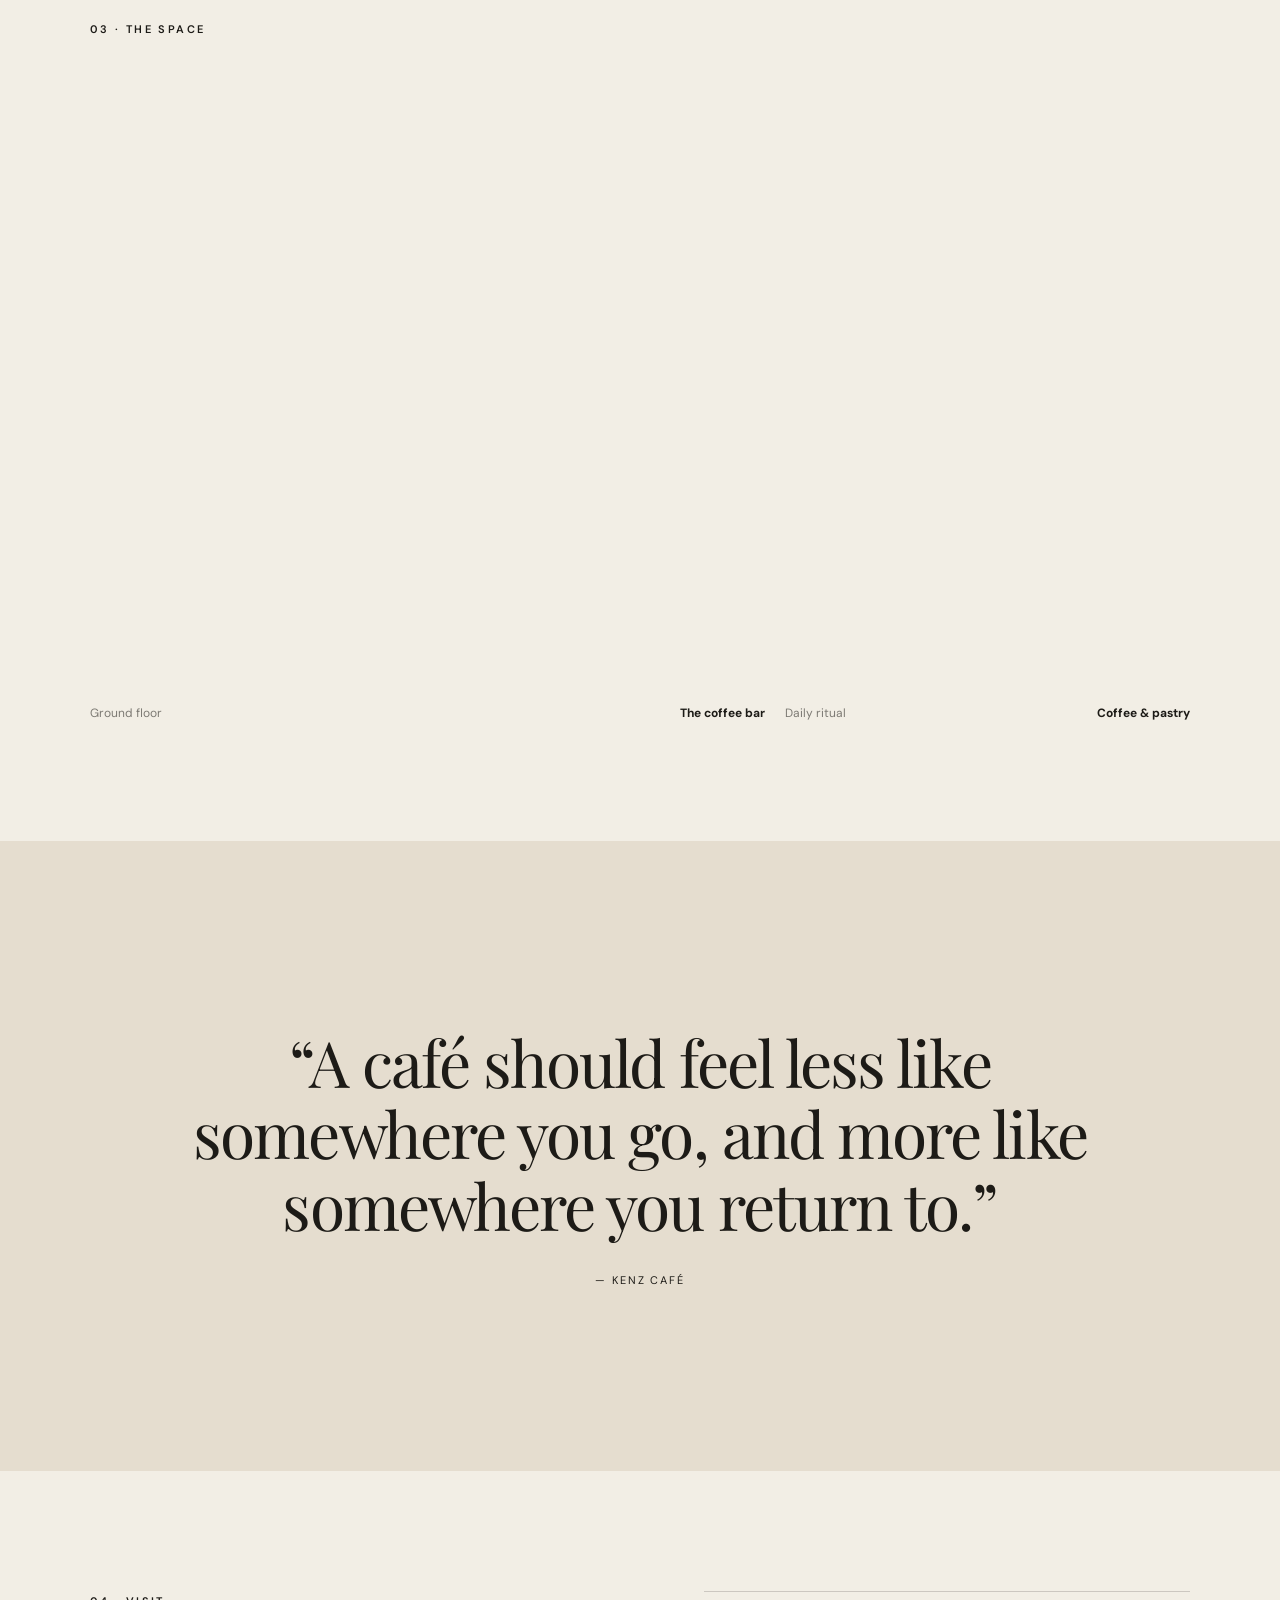
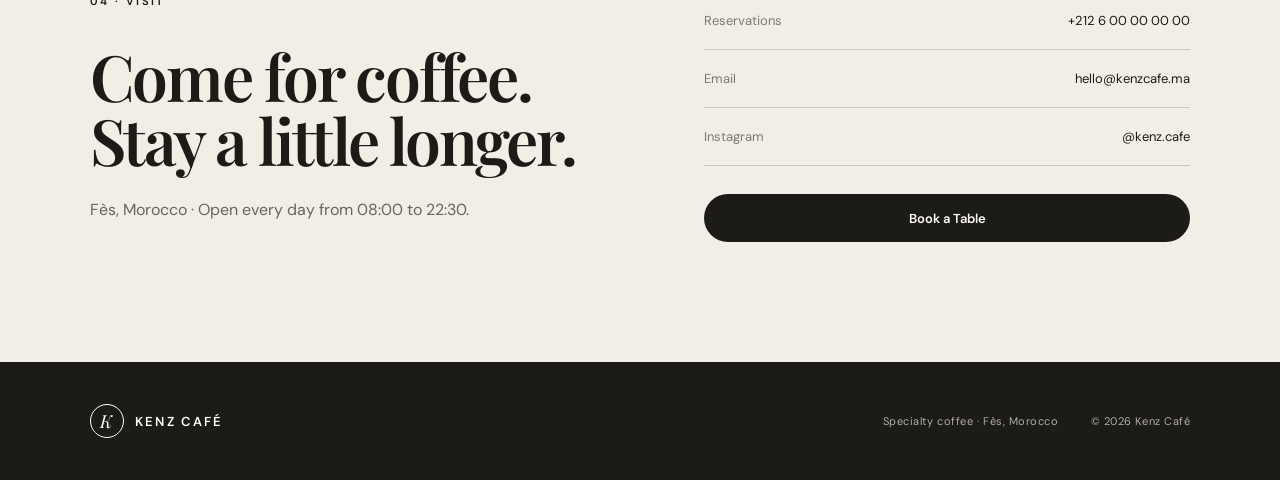
==== commit 8e06e0eb: "Apply homepage visual polish" ====
--- a/index.html
+++ b/index.html
@@ -9,6 +9,7 @@
   <link rel="preconnect" href="https://fonts.gstatic.com" crossorigin>
   <link href="https://fonts.googleapis.com/css2?family=DM+Sans:wght@400;500;600&family=Playfair+Display:ital,wght@0,600;1,500&display=swap" rel="stylesheet">
   <link rel="stylesheet" href="styles.css" />
+  <link rel="stylesheet" href="home-polish.css" />
 </head>
 <body>
   <header class="site-header" id="siteHeader">
--- a/home-polish.css
+++ b/home-polish.css
@@ -0,0 +1,63 @@
+/* Homepage visual polish — editorial transition between feature image and menu */
+
+.feature-image {
+  min-height: 62vh;
+  margin: 0 7vw 96px;
+  overflow: visible;
+  background-position: center 48%;
+}
+
+.feature-badge {
+  right: 30px;
+  bottom: -38px;
+  width: 158px;
+  box-shadow: 0 18px 50px rgba(29, 27, 23, 0.12);
+}
+
+.feature-badge span {
+  font-size: 9px;
+  letter-spacing: .18em;
+}
+
+.feature-badge strong {
+  font-size: 21px;
+}
+
+/* Give the next dark section a more deliberate editorial rhythm. */
+.menu-section {
+  padding-top: 104px;
+}
+
+@media (max-width: 900px) {
+  .feature-image {
+    min-height: 58vh;
+    margin: 0 6vw 82px;
+  }
+
+  .feature-badge {
+    right: 22px;
+    bottom: -34px;
+    width: 148px;
+  }
+}
+
+@media (max-width: 560px) {
+  .feature-image {
+    min-height: 56vh;
+    margin: 0 0 72px;
+  }
+
+  .feature-badge {
+    right: 20px;
+    bottom: -32px;
+    width: 136px;
+  }
+
+  .feature-badge strong {
+    font-size: 18px;
+  }
+
+  .menu-section {
+    padding-top: 86px;
+  }
+}
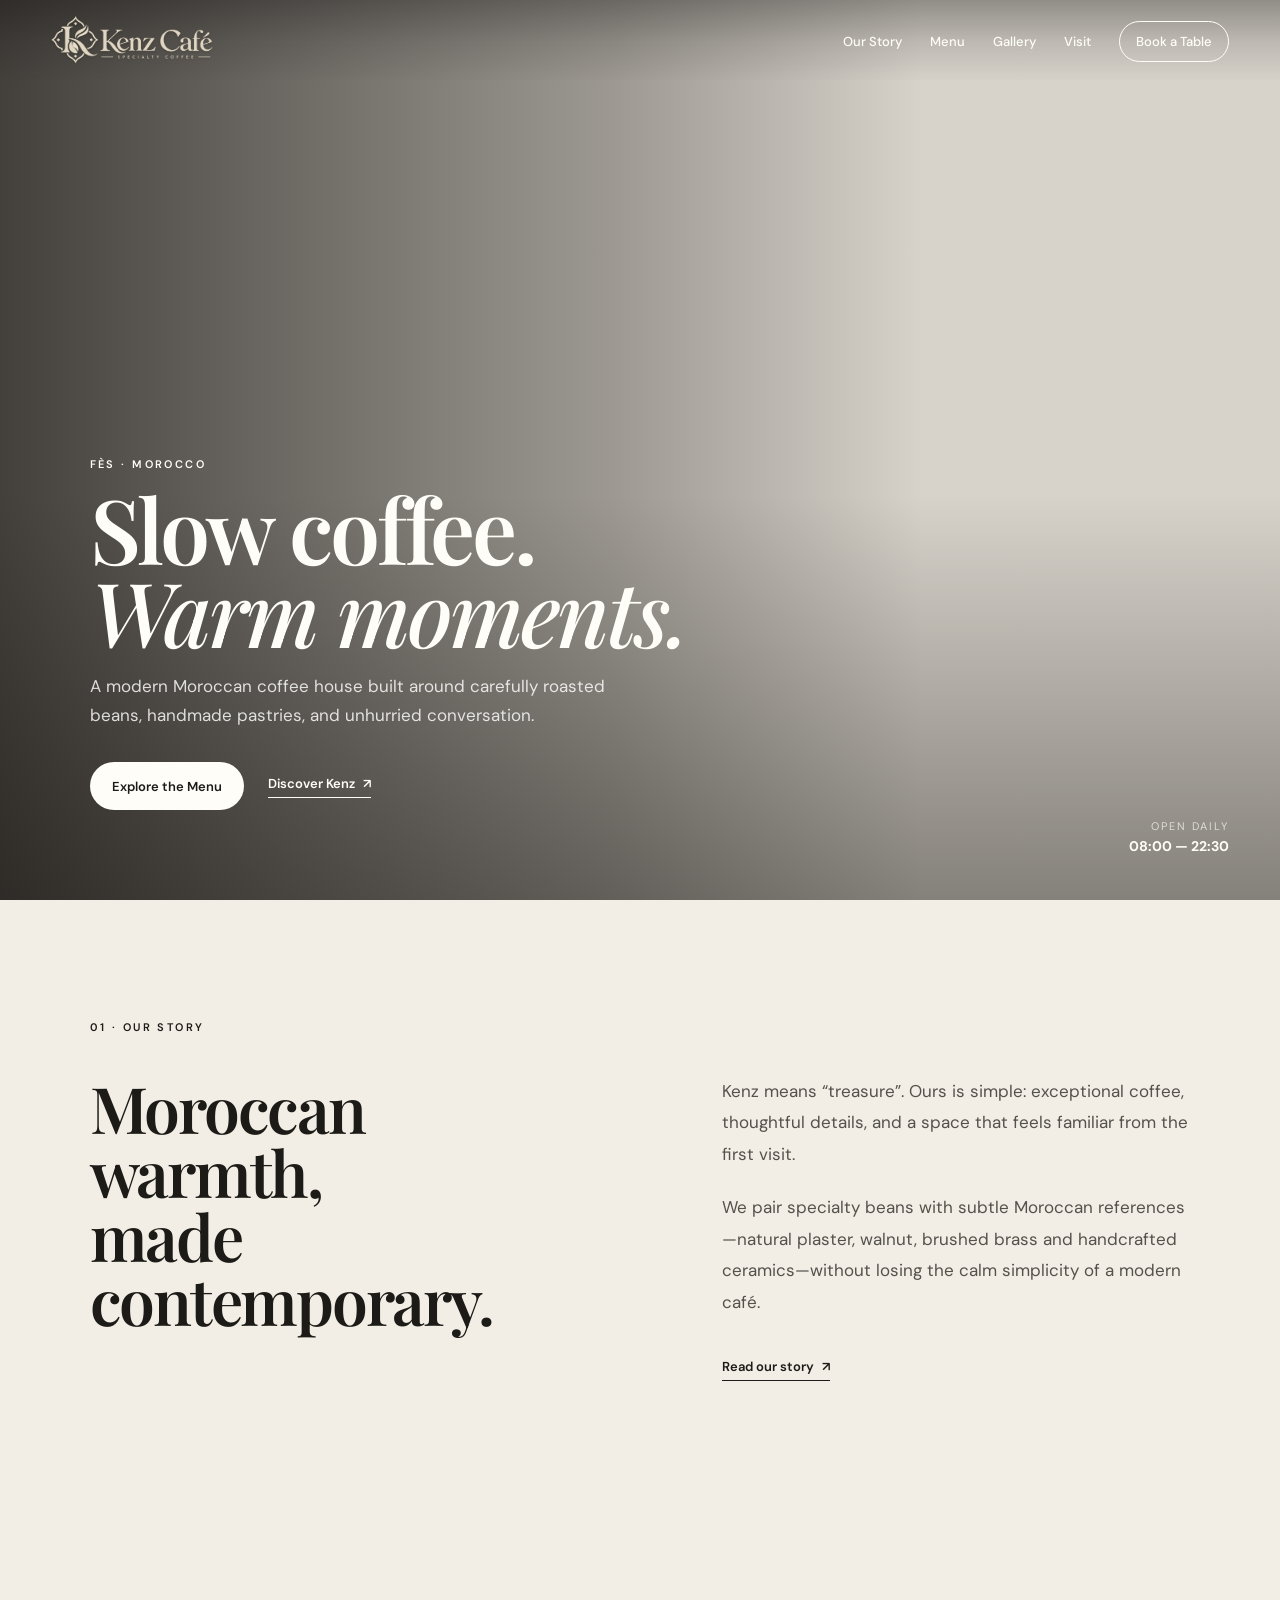
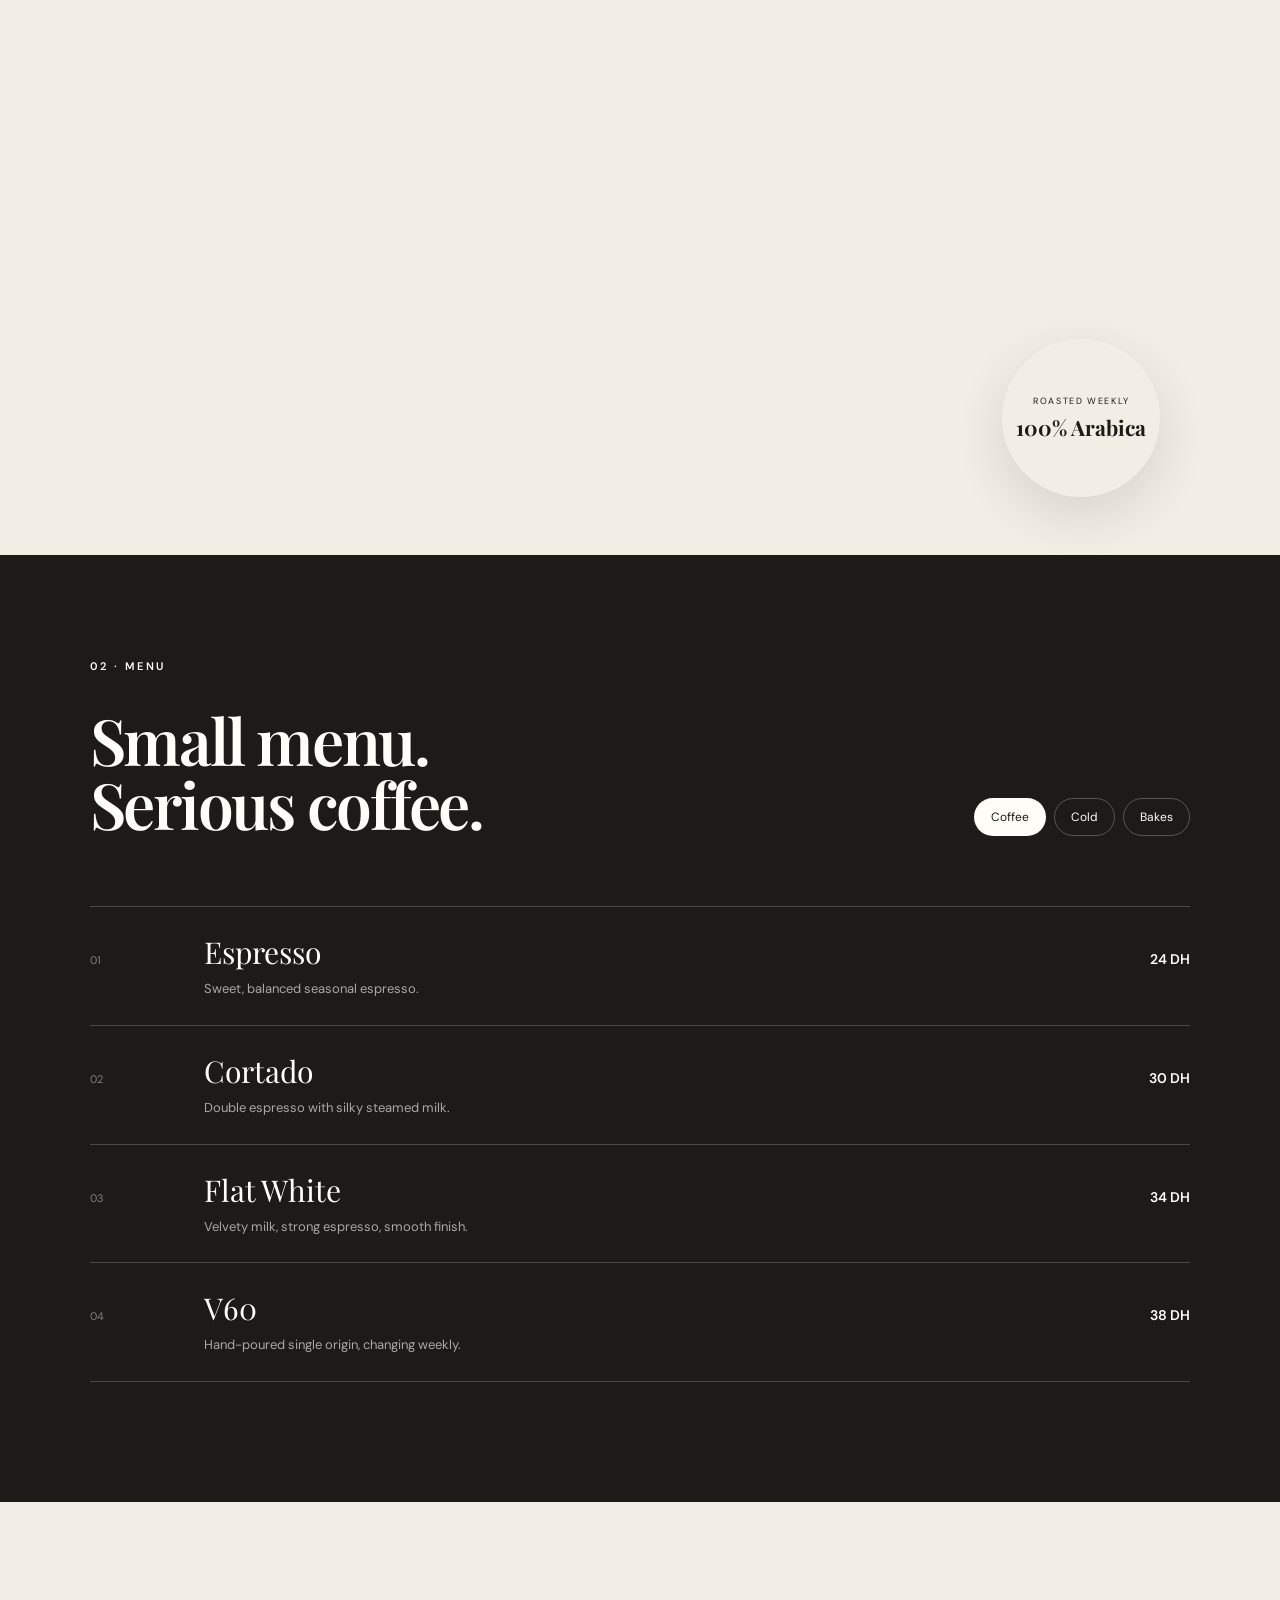
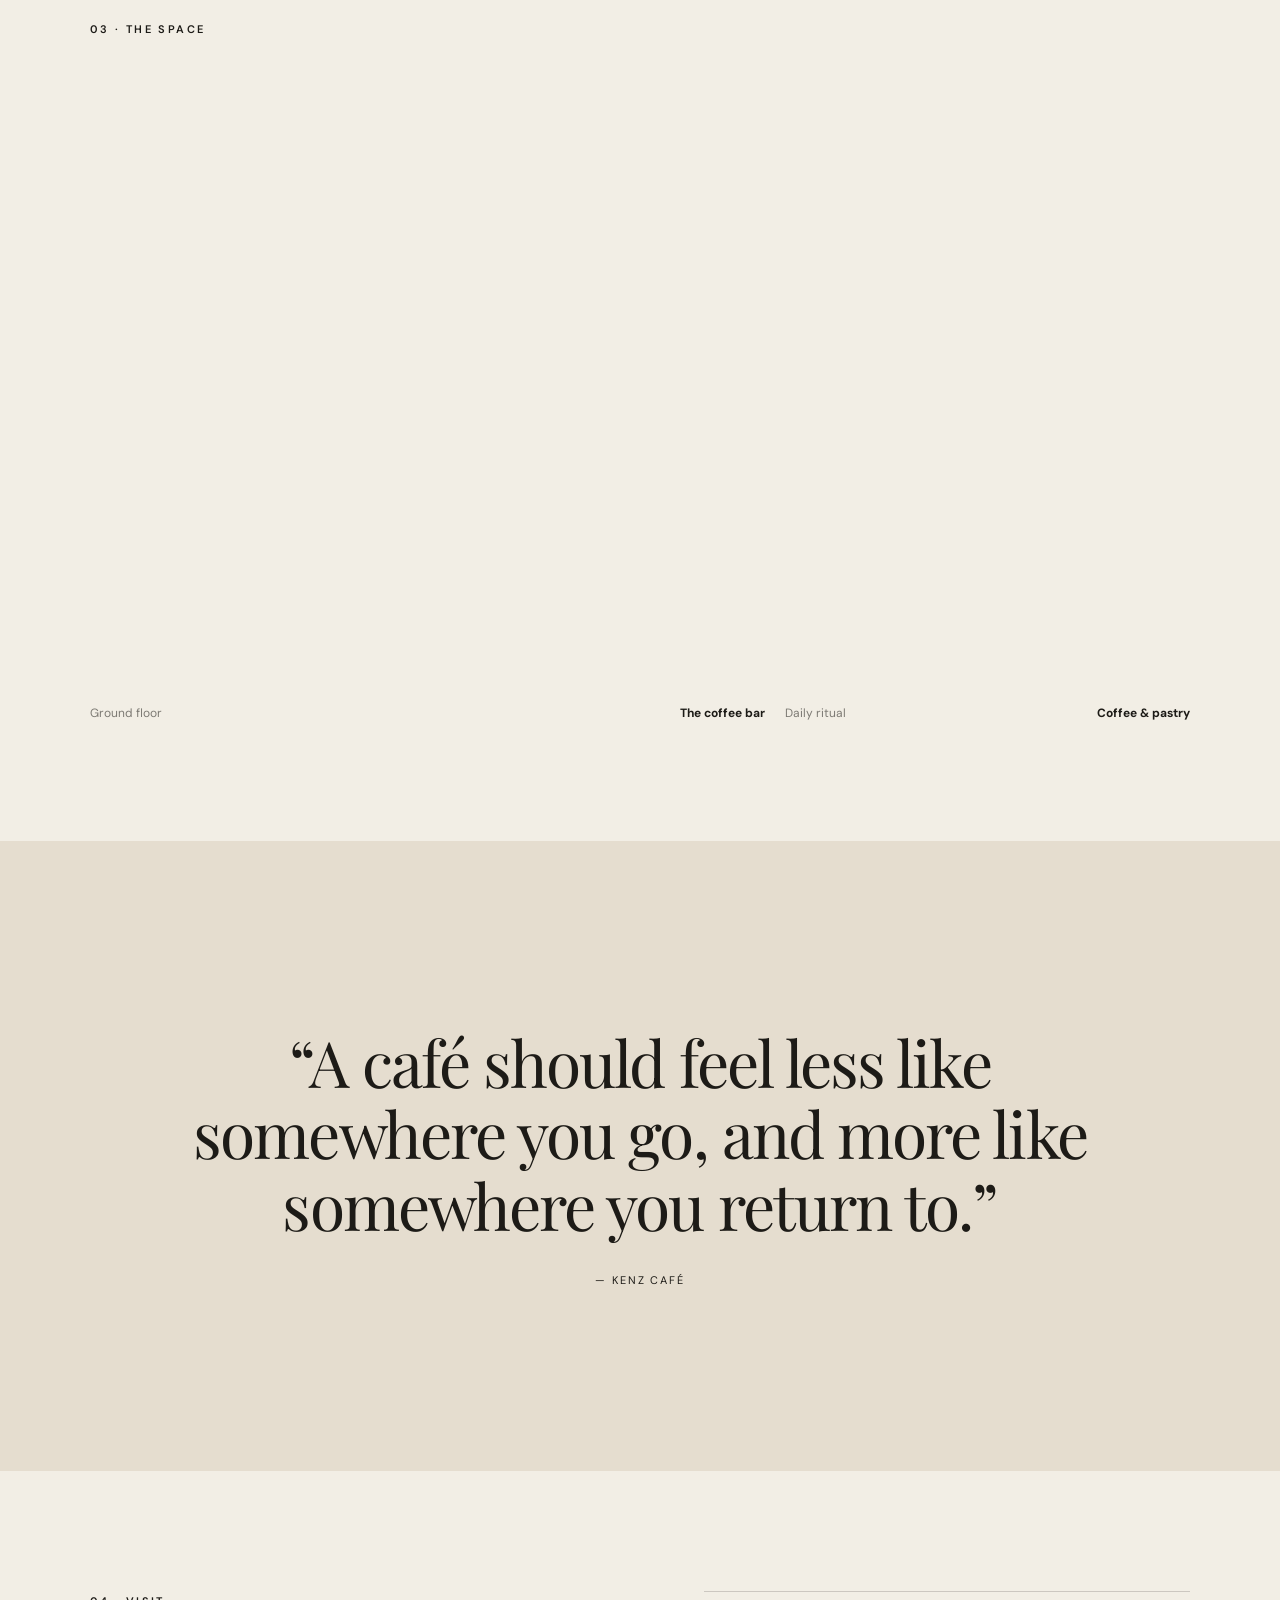
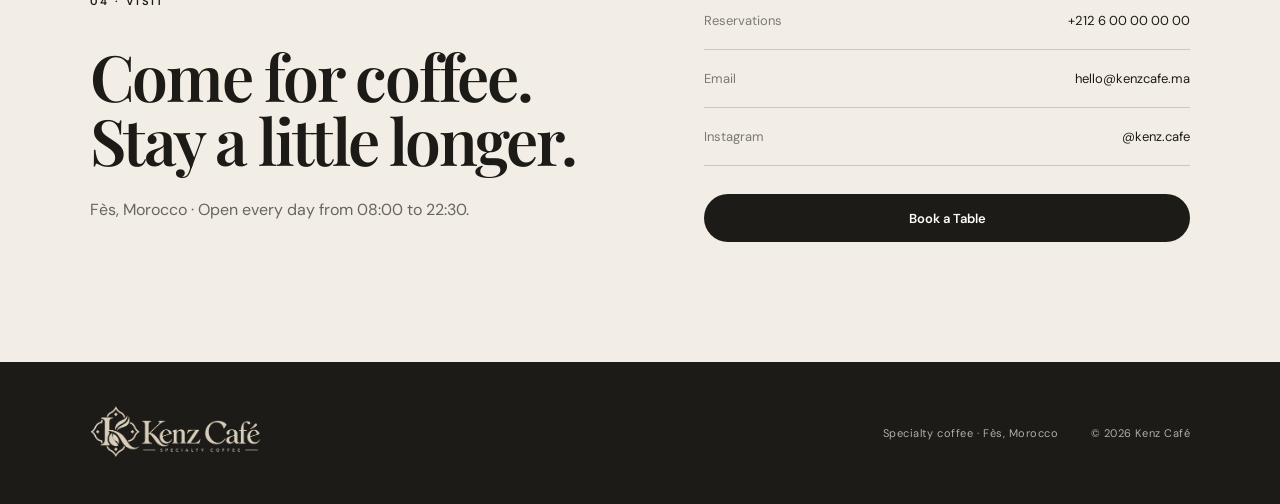
==== commit 4f00c7a1: "Add files via upload" ====
--- a/index.html
+++ b/index.html
@@ -14,9 +14,13 @@
 <body>
   <header class="site-header" id="siteHeader">
     <a class="brand" href="index.html" aria-label="Kenz Café home">
-      <span class="brand-mark">K</span>
-      <span class="brand-name">KENZ CAFÉ</span>
+      <span class="brand-lockup">
+        <img class="brand-logo brand-logo--light" src="assets/kenz-logo-light.webp" alt="Kenz Café" width="420" height="140" />
+        <img class="brand-logo brand-logo--dark" src="assets/kenz-logo-dark.webp" alt="" aria-hidden="true" width="420" height="140" />
+      </span>
+      <span class="sr-only">Kenz Café</span>
     </a>
+
 
     <button class="menu-toggle" id="menuToggle" aria-expanded="false" aria-controls="mainNav" aria-label="Open navigation">
       <span></span><span></span>
@@ -153,10 +157,11 @@
     </section>
   </main>
 
-  <footer>
-    <a class="brand footer-brand" href="index.html">
-      <span class="brand-mark">K</span>
-      <span class="brand-name">KENZ CAFÉ</span>
+<footer>
+    <a class="brand footer-brand" href="index.html" aria-label="Kenz Café home">
+      <span class="brand-lockup">
+        <img class="brand-logo footer-logo" src="assets/kenz-logo-light.webp" alt="Kenz Café" width="420" height="140" />
+      </span>
     </a>
     <p>Specialty coffee · Fès, Morocco</p>
     <p>© <span id="year"></span> Kenz Café</p>
--- a/styles.css
+++ b/styles.css
@@ -51,40 +51,66 @@
   align-items: center;
   justify-content: space-between;
   color: var(--white);
+  background: linear-gradient(180deg, rgba(10, 8, 7, .34) 0%, rgba(10, 8, 7, .12) 52%, rgba(10, 8, 7, 0) 100%);
   transition: background .35s ease, color .35s ease, min-height .35s ease, box-shadow .35s ease;
 }
 
-.site-header.scrolled {
+.site-header.scrolled,
+.site-header.menu-open {
   color: var(--ink);
-  background: rgba(242, 238, 229, .93);
+  background: rgba(242, 238, 229, .94);
   backdrop-filter: blur(14px);
   min-height: 68px;
   box-shadow: 0 1px 0 var(--line);
 }
 
+.site-header.scrolled .brand-logo--light,
+.site-header.menu-open .brand-logo--light {
+  display: none;
+}
+
+.site-header.scrolled .brand-logo--dark,
+.site-header.menu-open .brand-logo--dark {
+  display: block;
+}
+
 .brand {
   display: inline-flex;
   align-items: center;
-  gap: 11px;
   text-decoration: none;
-}
-
-.brand-mark {
-  width: 34px;
-  height: 34px;
-  border: 1px solid currentColor;
-  border-radius: 50%;
-  display: grid;
-  place-items: center;
-  font-family: var(--serif);
-  font-style: italic;
-  font-size: 18px;
-}
-
-.brand-name {
-  font-size: 13px;
-  font-weight: 600;
-  letter-spacing: .18em;
+  flex: 0 0 auto;
+}
+
+.brand-lockup {
+  display: block;
+  width: clamp(150px, 13vw, 190px);
+  line-height: 0;
+}
+
+.brand-logo {
+  display: block;
+  width: 100%;
+  height: auto;
+}
+
+.brand-logo--light {
+  filter: drop-shadow(0 1px 1px rgba(0, 0, 0, .18));
+}
+
+.brand-logo--dark {
+  display: none;
+}
+
+.sr-only {
+  position: absolute;
+  width: 1px;
+  height: 1px;
+  padding: 0;
+  margin: -1px;
+  overflow: hidden;
+  clip: rect(0, 0, 0, 0);
+  white-space: nowrap;
+  border: 0;
 }
 
 .main-nav {
@@ -519,6 +545,14 @@
   align-items: center;
   font-size: 11px;
   letter-spacing: .05em;
+}
+
+.footer-brand .brand-lockup {
+  width: 176px;
+}
+
+.footer-logo {
+  opacity: .96;
 }
 
 footer p {
@@ -695,3 +729,26 @@
     transition-duration: .01ms !important;
   }
 }
+
+
+@media (max-width: 900px) {
+  .brand-lockup {
+    width: 156px;
+  }
+
+  .site-header.menu-open {
+    min-height: 100dvh;
+    align-items: flex-start;
+    padding-top: 14px;
+  }
+}
+
+@media (max-width: 560px) {
+  .brand-lockup {
+    width: 144px;
+  }
+
+  .footer-brand .brand-lockup {
+    width: 160px;
+  }
+}
--- a/home-polish.css
+++ b/home-polish.css
@@ -1,63 +1,8 @@
 /* Homepage visual polish — editorial transition between feature image and menu */
-
-.feature-image {
-  min-height: 62vh;
-  margin: 0 7vw 96px;
-  overflow: visible;
-  background-position: center 48%;
-}
-
-.feature-badge {
-  right: 30px;
-  bottom: -38px;
-  width: 158px;
-  box-shadow: 0 18px 50px rgba(29, 27, 23, 0.12);
-}
-
-.feature-badge span {
-  font-size: 9px;
-  letter-spacing: .18em;
-}
-
-.feature-badge strong {
-  font-size: 21px;
-}
-
-/* Give the next dark section a more deliberate editorial rhythm. */
-.menu-section {
-  padding-top: 104px;
-}
-
-@media (max-width: 900px) {
-  .feature-image {
-    min-height: 58vh;
-    margin: 0 6vw 82px;
-  }
-
-  .feature-badge {
-    right: 22px;
-    bottom: -34px;
-    width: 148px;
-  }
-}
-
-@media (max-width: 560px) {
-  .feature-image {
-    min-height: 56vh;
-    margin: 0 0 72px;
-  }
-
-  .feature-badge {
-    right: 20px;
-    bottom: -32px;
-    width: 136px;
-  }
-
-  .feature-badge strong {
-    font-size: 18px;
-  }
-
-  .menu-section {
-    padding-top: 86px;
-  }
-}
+.feature-image { min-height: 62vh; margin: 0 7vw 96px; overflow: visible; background-position: center 48%; }
+.feature-badge { right: 30px; bottom: -38px; width: 158px; box-shadow: 0 18px 50px rgba(29, 27, 23, 0.12); }
+.feature-badge span { font-size: 9px; letter-spacing: .18em; }
+.feature-badge strong { font-size: 21px; }
+.menu-section { padding-top: 104px; }
+@media (max-width: 900px) { .feature-image { min-height: 58vh; margin: 0 6vw 82px; } .feature-badge { right: 22px; bottom: -34px; width: 148px; } }
+@media (max-width: 560px) { .feature-image { min-height: 56vh; margin: 0 0 72px; } .feature-badge { right: 20px; bottom: -32px; width: 136px; } .feature-badge strong { font-size: 18px; } .menu-section { padding-top: 86px; } }
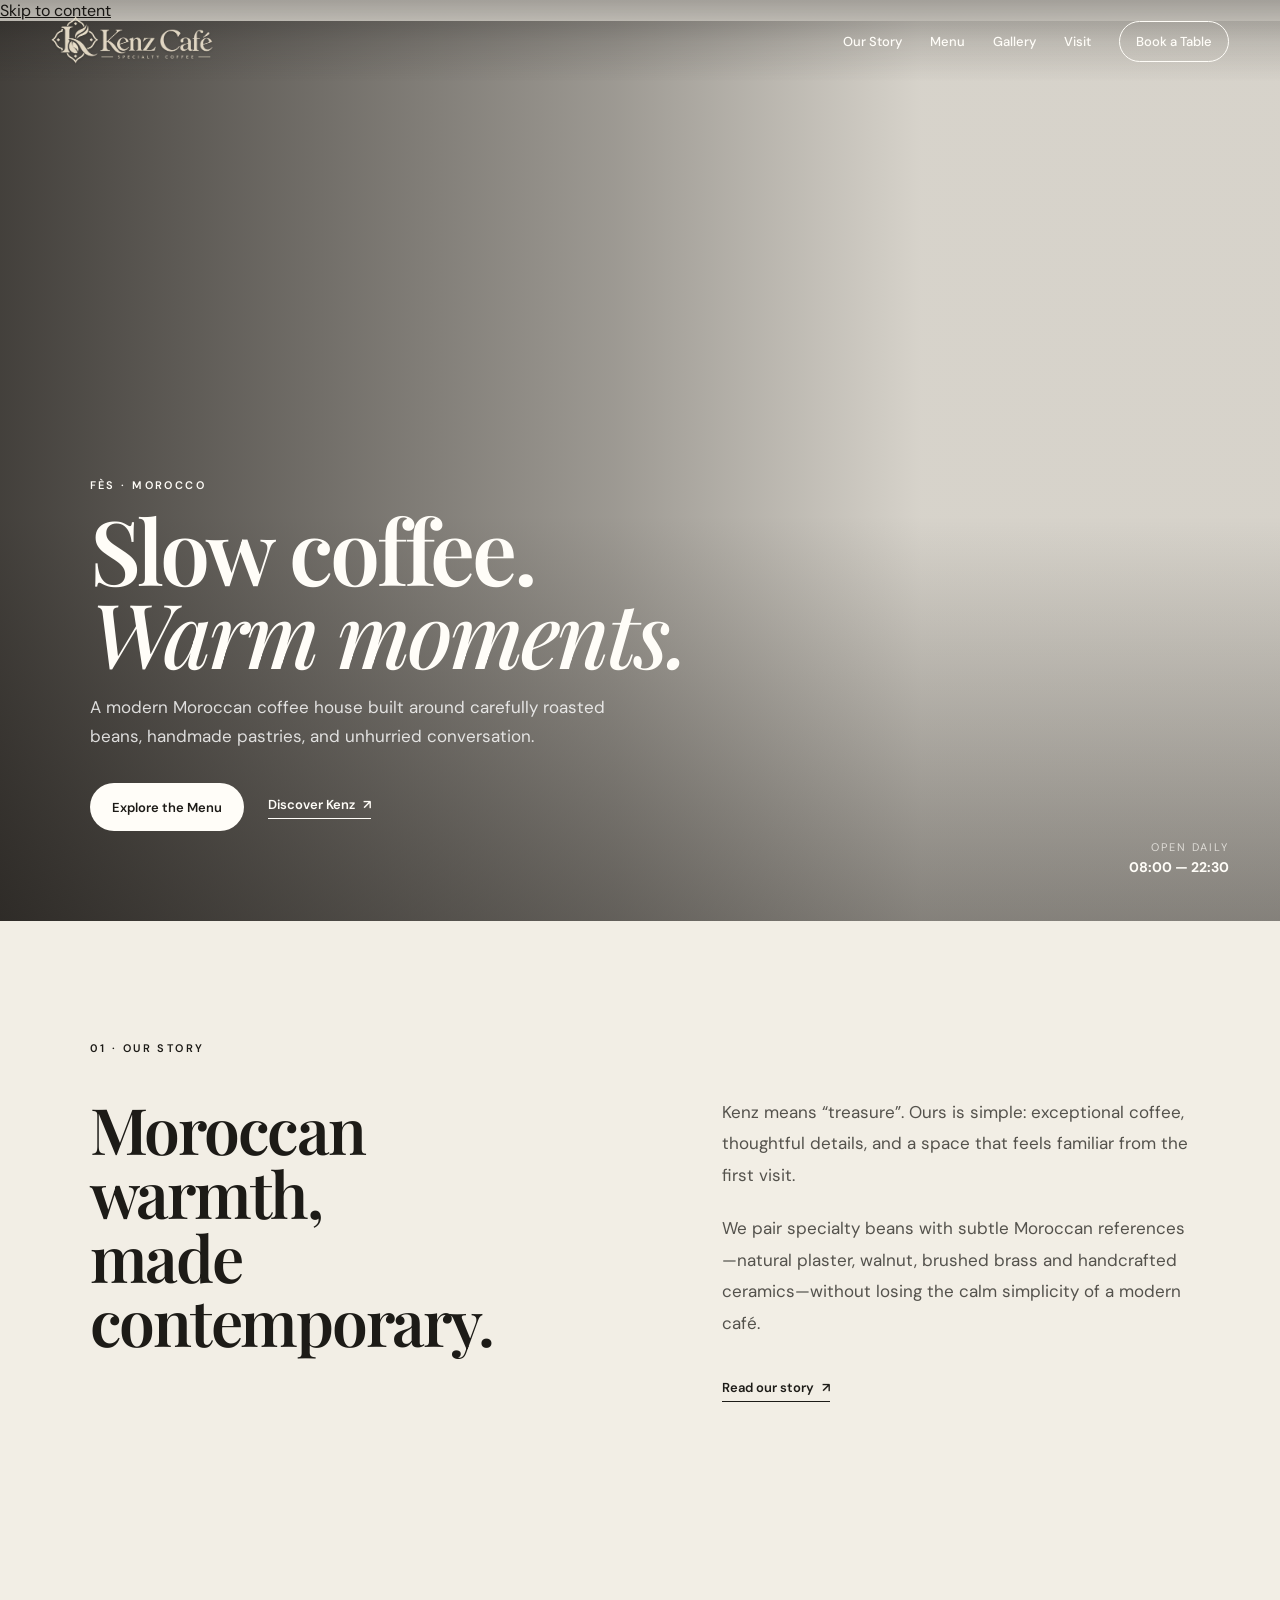
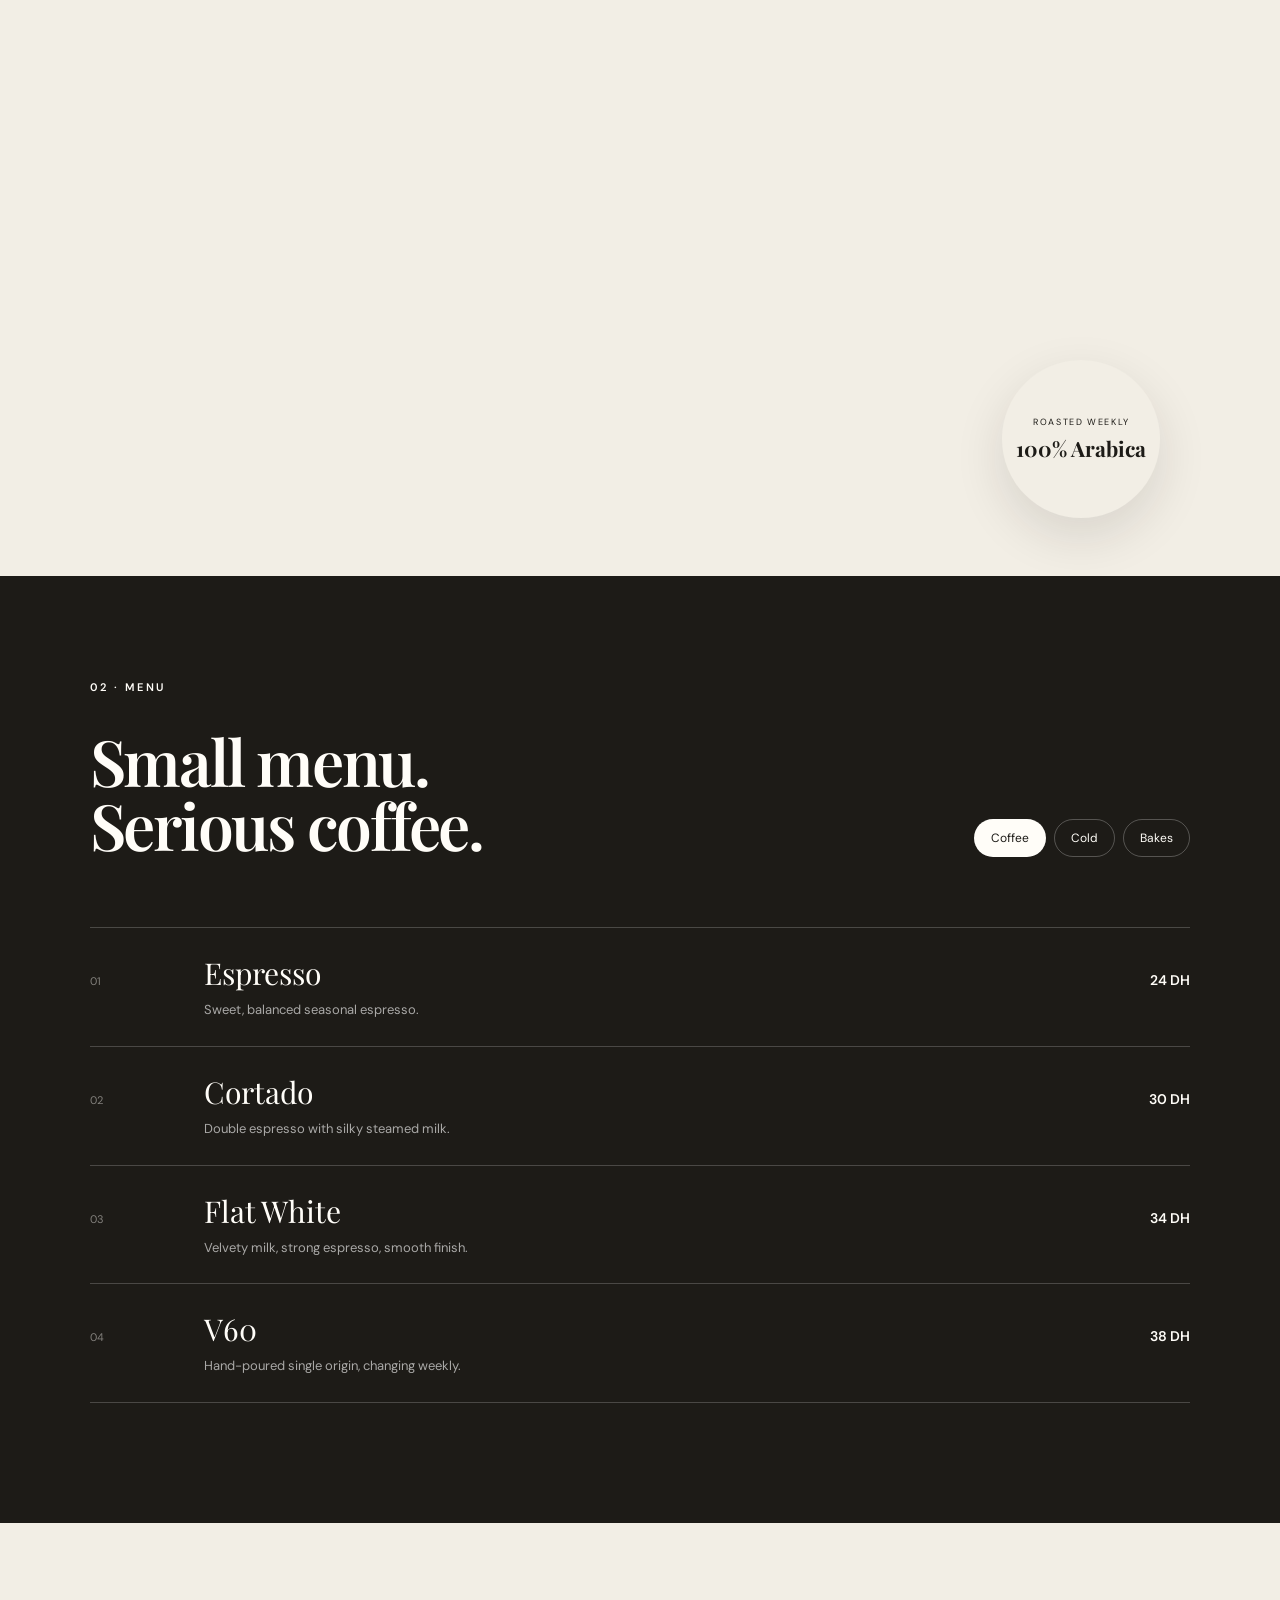
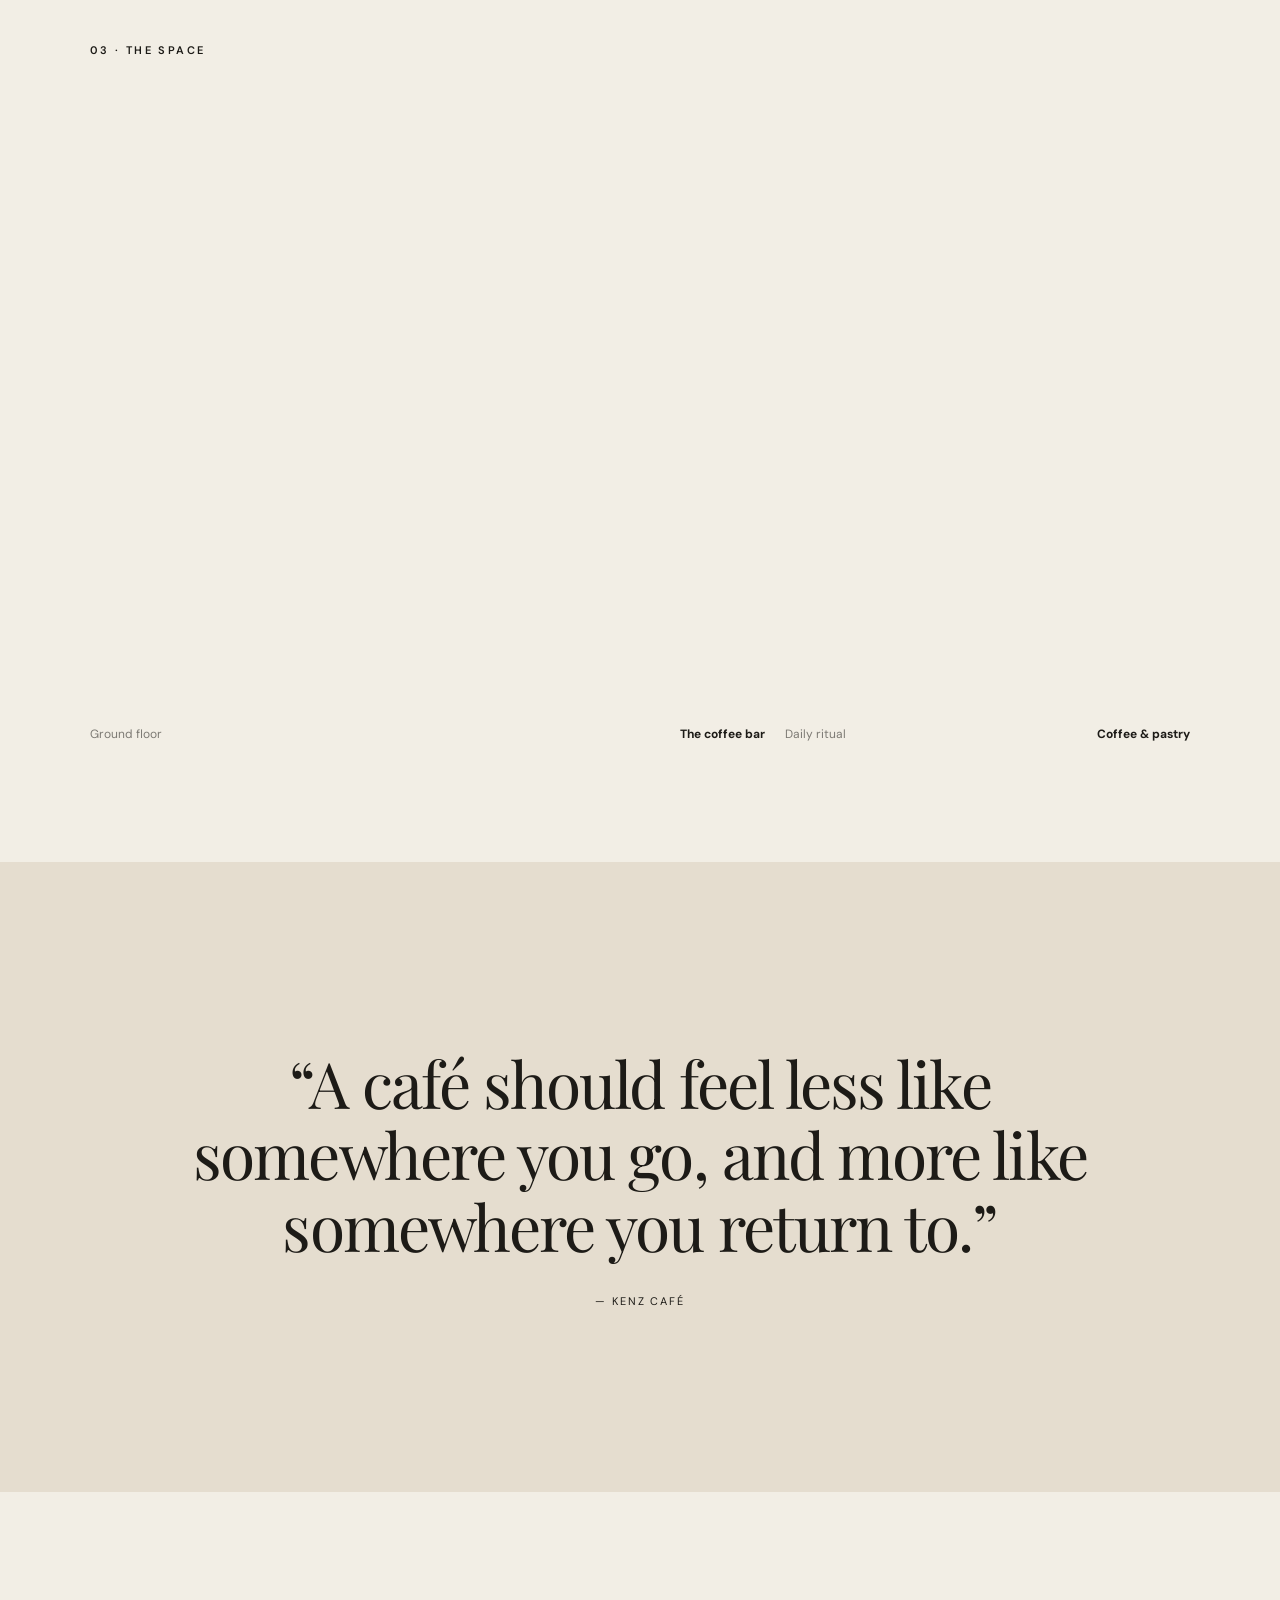
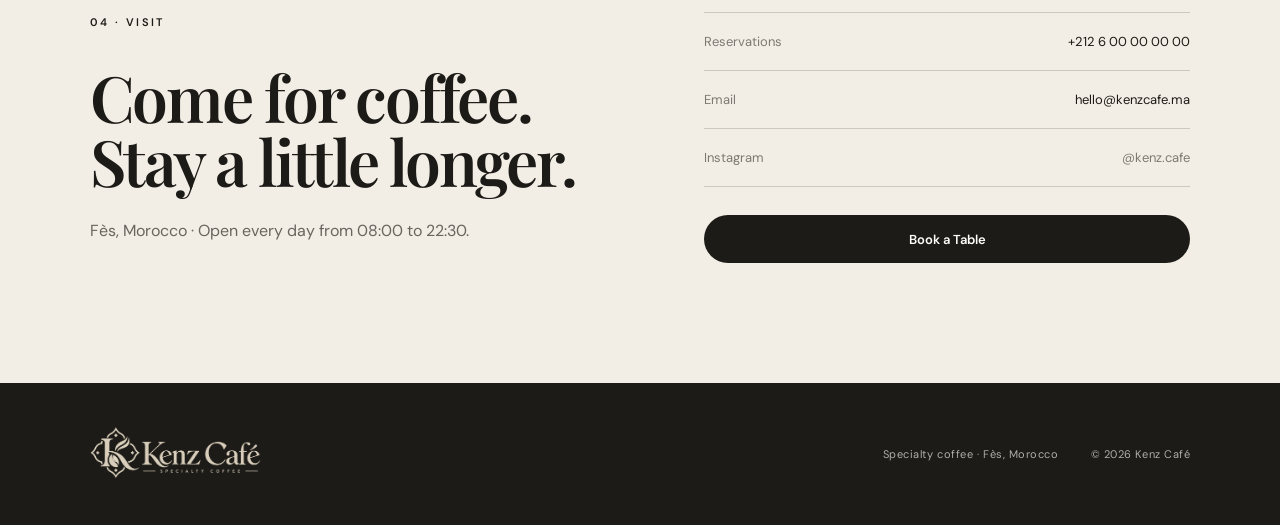
==== commit fa3744d0: "Add final SEO, metadata and accessibility to home" ====
--- a/index.html
+++ b/index.html
@@ -3,15 +3,47 @@
 <head>
   <meta charset="UTF-8" />
   <meta name="viewport" content="width=device-width, initial-scale=1.0" />
-  <meta name="description" content="Kenz Café — a modern Moroccan specialty coffee house. Handmade coffee, warm interiors, and slow moments." />
-  <title>Kenz Café — Specialty Coffee House</title>
-  <link rel="preconnect" href="https://fonts.googleapis.com">
-  <link rel="preconnect" href="https://fonts.gstatic.com" crossorigin>
+  <meta name="description" content="Kenz Café is a modern Moroccan specialty coffee concept in Fès, pairing carefully roasted coffee, fresh bakes and a warm contemporary atmosphere." />
+  <meta name="robots" content="index,follow,max-image-preview:large" />
+  <meta name="theme-color" content="#1d1b17" />
+  <link rel="canonical" href="https://azar-pro.github.io/maqta-lab-01-kenz-cafe/" />
+  <link rel="icon" href="assets/favicon.svg" type="image/svg+xml" />
+
+  <meta property="og:type" content="website" />
+  <meta property="og:site_name" content="Kenz Café" />
+  <meta property="og:title" content="Kenz Café — Slow coffee. Warm moments." />
+  <meta property="og:description" content="Kenz Café is a modern Moroccan specialty coffee concept in Fès, pairing carefully roasted coffee, fresh bakes and a warm contemporary atmosphere." />
+  <meta property="og:url" content="https://azar-pro.github.io/maqta-lab-01-kenz-cafe/" />
+  <meta property="og:image" content="https://images.unsplash.com/photo-1495474472287-4d71bcdd2085?auto=format&fit=crop&w=1200&h=630&q=85" />
+  <meta property="og:image:alt" content="Kenz Café specialty coffee concept in Fès" />
+
+  <meta name="twitter:card" content="summary_large_image" />
+  <meta name="twitter:title" content="Kenz Café — Slow coffee. Warm moments." />
+  <meta name="twitter:description" content="Kenz Café is a modern Moroccan specialty coffee concept in Fès, pairing carefully roasted coffee, fresh bakes and a warm contemporary atmosphere." />
+  <meta name="twitter:image" content="https://images.unsplash.com/photo-1495474472287-4d71bcdd2085?auto=format&fit=crop&w=1200&h=630&q=85" />
+
+  <link rel="preconnect" href="https://fonts.googleapis.com" />
+  <link rel="preconnect" href="https://fonts.gstatic.com" crossorigin />
+  <link rel="preconnect" href="https://images.unsplash.com" />
+  <link rel="dns-prefetch" href="//images.unsplash.com" />
+  <link rel="preload" as="image" href="https://images.unsplash.com/photo-1495474472287-4d71bcdd2085?auto=format&fit=crop&w=1800&q=82" fetchpriority="high" />
   <link href="https://fonts.googleapis.com/css2?family=DM+Sans:wght@400;500;600&family=Playfair+Display:ital,wght@0,600;1,500&display=swap" rel="stylesheet">
   <link rel="stylesheet" href="styles.css" />
   <link rel="stylesheet" href="home-polish.css" />
+
+  <script type="application/ld+json">
+  {
+    "@context": "https://schema.org",
+    "@type": "WebSite",
+    "name": "Kenz Café",
+    "url": "https://azar-pro.github.io/maqta-lab-01-kenz-cafe/",
+    "description": "A fictional contemporary Moroccan specialty coffee website concept created as a front-end portfolio project."
+  }
+  </script>
+  <title>Kenz Café — Specialty Coffee House in Fès</title>
 </head>
 <body>
+  <a class="skip-link" href="#main-content">Skip to content</a>
   <header class="site-header" id="siteHeader">
     <a class="brand" href="index.html" aria-label="Kenz Café home">
       <span class="brand-lockup">
@@ -21,7 +53,6 @@
       <span class="sr-only">Kenz Café</span>
     </a>
 
-
     <button class="menu-toggle" id="menuToggle" aria-expanded="false" aria-controls="mainNav" aria-label="Open navigation">
       <span></span><span></span>
     </button>
@@ -35,7 +66,7 @@
     </nav>
   </header>
 
-  <main>
+  <main id="main-content">
     <section class="hero" id="home">
       <div class="hero-media" role="img" aria-label="Fresh specialty coffee"></div>
       <div class="hero-overlay"></div>
@@ -150,14 +181,14 @@
         </div>
         <div class="contact-row">
           <span>Instagram</span>
-          <a href="#" aria-label="Kenz Café Instagram">@kenz.cafe</a>
+          <span>@kenz.cafe</span>
         </div>
         <a class="btn btn-dark" href="contact.html#booking">Book a Table</a>
       </div>
     </section>
   </main>
 
-<footer>
+  <footer>
     <a class="brand footer-brand" href="index.html" aria-label="Kenz Café home">
       <span class="brand-lockup">
         <img class="brand-logo footer-logo" src="assets/kenz-logo-light.webp" alt="Kenz Café" width="420" height="140" />
@@ -167,6 +198,6 @@
     <p>© <span id="year"></span> Kenz Café</p>
   </footer>
 
-  <script src="script.js"></script>
+  <script src="script.js" defer></script>
 </body>
 </html>
